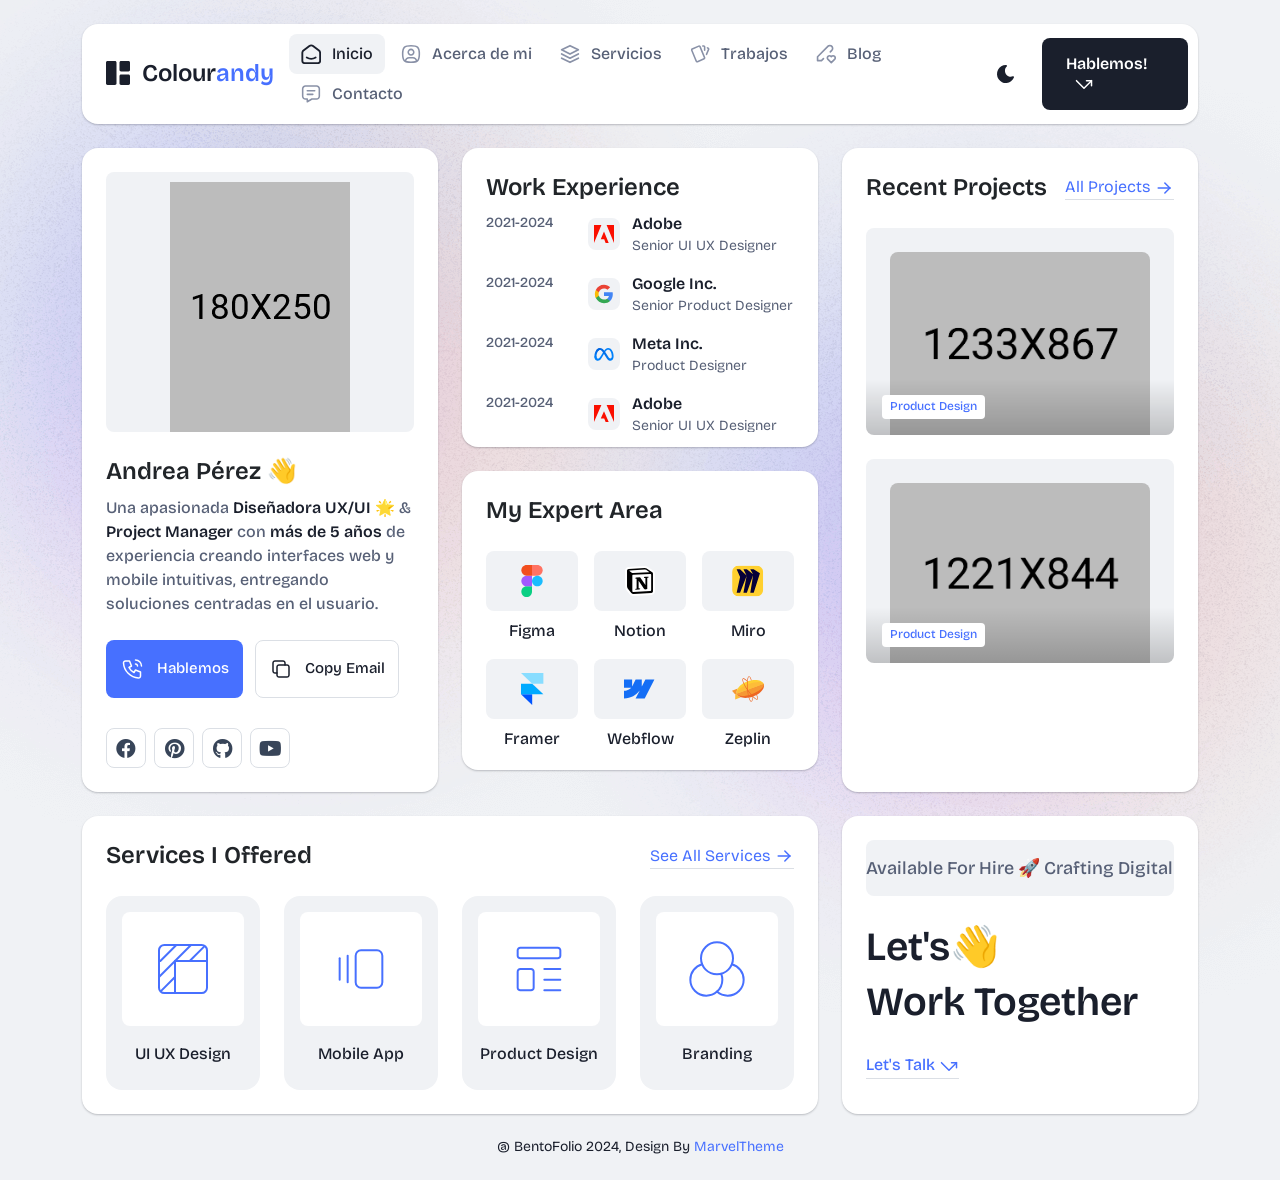
==== main-file/index.html @ 68ce41b3 "Initial commit" ====
<!DOCTYPE html>
<html lang="en">

<head>
  <meta charset="UTF-8">
  <meta http-equiv="X-UA-Compatible" content="IE=edge">
  <title>Andrea Pérez | Portfolio UX/UI | Diseño Web y Mobile</title>
  <meta name="description" content="Bentofolio - Bootstrap Personal Portfolio Template">
  <meta name="viewport" content="width=device-width, initial-scale=1">

  <link rel="shortcut icon" type="image/x-icon" href="assets/img/favicon.svg">
  <!-- Place favicon.ico in the root directory -->

  <!-- CSS here -->
  <link rel="stylesheet" href="assets/css/bootstrap.min.css">
  <link rel="stylesheet" href="assets/fontawsome/css/all.min.css">
  <link rel="stylesheet" href="assets/fontawsome/css/fontawesome.min.css">
  <link rel="stylesheet" href="assets/css/slick.css">
  <link rel="stylesheet" href="assets/css/magnific-popup.css">
  <link rel="stylesheet" href="assets/css/style.css">
  <link rel="stylesheet" href="assets/css/responsive.css">
</head>

<body>

  <div id="page-content">
    <!-- header part start -->
    <header class="header-area">
      <nav class="navbar">
        <div class="container">
          <div class="menu-container">
            <div class="logo">
              <a class="navbar-brand me-0" href="index.html">
                <svg width="24" height="24" viewBox="0 0 24 24" fill="none" xmlns="http://www.w3.org/2000/svg">
                  <path
                    d="M0 1.5C0 1.10218 0.158035 0.720644 0.43934 0.43934C0.720644 0.158035 1.10218 0 1.5 0L9 0C9.39782 0 9.77936 0.158035 10.0607 0.43934C10.342 0.720644 10.5 1.10218 10.5 1.5V22.5C10.5 22.8978 10.342 23.2794 10.0607 23.5607C9.77936 23.842 9.39782 24 9 24H1.5C1.10218 24 0.720644 23.842 0.43934 23.5607C0.158035 23.2794 0 22.8978 0 22.5V1.5ZM13.5 1.5C13.5 1.10218 13.658 0.720644 13.9393 0.43934C14.2206 0.158035 14.6022 0 15 0L22.5 0C22.8978 0 23.2794 0.158035 23.5607 0.43934C23.842 0.720644 24 1.10218 24 1.5V9C24 9.39782 23.842 9.77936 23.5607 10.0607C23.2794 10.342 22.8978 10.5 22.5 10.5H15C14.6022 10.5 14.2206 10.342 13.9393 10.0607C13.658 9.77936 13.5 9.39782 13.5 9V1.5ZM13.5 15C13.5 14.6022 13.658 14.2206 13.9393 13.9393C14.2206 13.658 14.6022 13.5 15 13.5H22.5C22.8978 13.5 23.2794 13.658 23.5607 13.9393C23.842 14.2206 24 14.6022 24 15V22.5C24 22.8978 23.842 23.2794 23.5607 23.5607C23.2794 23.842 22.8978 24 22.5 24H15C14.6022 24 14.2206 23.842 13.9393 23.5607C13.658 23.2794 13.5 22.8978 13.5 22.5V15Z"
                    class="logo-icon" />
                </svg>
                <span>Colour<span class="primary">andy</span></span>
              </a>
            </div>
            <div class="navbar-main d-flex flex-grow-1">
              <div class="logo inner-logo d-block d-xl-none">
                <a class="navbar-brand me-0" href="index.html">
                  <svg width="24" height="24" viewBox="0 0 24 24" fill="none" xmlns="http://www.w3.org/2000/svg">
                    <path
                      d="M0 1.5C0 1.10218 0.158035 0.720644 0.43934 0.43934C0.720644 0.158035 1.10218 0 1.5 0L9 0C9.39782 0 9.77936 0.158035 10.0607 0.43934C10.342 0.720644 10.5 1.10218 10.5 1.5V22.5C10.5 22.8978 10.342 23.2794 10.0607 23.5607C9.77936 23.842 9.39782 24 9 24H1.5C1.10218 24 0.720644 23.842 0.43934 23.5607C0.158035 23.2794 0 22.8978 0 22.5V1.5ZM13.5 1.5C13.5 1.10218 13.658 0.720644 13.9393 0.43934C14.2206 0.158035 14.6022 0 15 0L22.5 0C22.8978 0 23.2794 0.158035 23.5607 0.43934C23.842 0.720644 24 1.10218 24 1.5V9C24 9.39782 23.842 9.77936 23.5607 10.0607C23.2794 10.342 22.8978 10.5 22.5 10.5H15C14.6022 10.5 14.2206 10.342 13.9393 10.0607C13.658 9.77936 13.5 9.39782 13.5 9V1.5ZM13.5 15C13.5 14.6022 13.658 14.2206 13.9393 13.9393C14.2206 13.658 14.6022 13.5 15 13.5H22.5C22.8978 13.5 23.2794 13.658 23.5607 13.9393C23.842 14.2206 24 14.6022 24 15V22.5C24 22.8978 23.842 23.2794 23.5607 23.5607C23.2794 23.842 22.8978 24 22.5 24H15C14.6022 24 14.2206 23.842 13.9393 23.5607C13.658 23.2794 13.5 22.8978 13.5 22.5V15Z"
                      class="logo-icon" />
                  </svg>
                  <span>Colour<span class="primary">andy</span></span>
                </a>
              </div>
              <ul class="navbar-info mx-auto">
                <li class="nav-item">
                  <a class="nav-link active" aria-current="page" href="index.html">
                    <svg class="nav-icon" viewBox="0 0 15 15" fill="none" xmlns="http://www.w3.org/2000/svg">
                      <path
                        d="M13.475 4.92481L9.03083 1.46814C8.64082 1.16473 8.1608 1 7.66667 1C7.17254 1 6.69251 1.16473 6.3025 1.46814L1.8575 4.92481C1.59037 5.13254 1.37424 5.39858 1.22563 5.7026C1.07701 6.00662 0.99984 6.34058 1 6.67897V12.679C1 13.121 1.17559 13.5449 1.48816 13.8575C1.80072 14.17 2.22464 14.3456 2.66667 14.3456H12.6667C13.1087 14.3456 13.5326 14.17 13.8452 13.8575C14.1577 13.5449 14.3333 13.121 14.3333 12.679V6.67897C14.3333 5.99314 14.0167 5.34564 13.475 4.92481Z"
                        stroke-width="1.4" stroke-linecap="round" stroke-linejoin="round" />
                      <path d="M10.9753 10.1665C9.13359 11.2773 6.14859 11.2773 4.30859 10.1665" stroke-width="1.4"
                        stroke-linecap="round" stroke-linejoin="round" />
                    </svg>
                    <span>Inicio</span>
                  </a>
                </li>
                <li class="nav-item">
                  <a class="nav-link" href="about.html">
                    <svg class="nav-icon" viewBox="0 0 18 18" fill="none" xmlns="http://www.w3.org/2000/svg">
                      <path
                        d="M9 9.8335C9.66304 9.8335 10.2989 9.5701 10.7678 9.10126C11.2366 8.63242 11.5 7.99654 11.5 7.3335C11.5 6.67045 11.2366 6.03457 10.7678 5.56573C10.2989 5.09689 9.66304 4.8335 9 4.8335C8.33696 4.8335 7.70107 5.09689 7.23223 5.56573C6.76339 6.03457 6.5 6.67045 6.5 7.3335C6.5 7.99654 6.76339 8.63242 7.23223 9.10126C7.70107 9.5701 8.33696 9.8335 9 9.8335Z"
                        stroke-width="1.4" stroke-linecap="round" stroke-linejoin="round" />
                      <path
                        d="M9 1.5C15 1.5 16.5 3 16.5 9C16.5 15 15 16.5 9 16.5C3 16.5 1.5 15 1.5 9C1.5 3 3 1.5 9 1.5Z"
                        stroke-width="1.4" stroke-linecap="round" stroke-linejoin="round" />
                      <path
                        d="M4 15.7085V15.6668C4 14.7828 4.35119 13.9349 4.97631 13.3098C5.60143 12.6847 6.44928 12.3335 7.33333 12.3335H10.6667C11.5507 12.3335 12.3986 12.6847 13.0237 13.3098C13.6488 13.9349 14 14.7828 14 15.6668V15.7085"
                        stroke-width="1.4" stroke-linecap="round" stroke-linejoin="round" />
                    </svg>
                    Acerca de mi
                  </a>
                </li>
                <li class="nav-item">
                  <a class="nav-link" href="services.html">
                    <svg class="nav-icon" viewBox="0 0 16 16" fill="none" xmlns="http://www.w3.org/2000/svg">
                      <path d="M7.99967 1.3335L1.33301 4.66683L7.99967 8.00016L14.6663 4.66683L7.99967 1.3335Z"
                        stroke-width="1.4" stroke-linecap="round" stroke-linejoin="round" />
                      <path d="M1.33301 8L7.99967 11.3333L14.6663 8" stroke-width="1.4" stroke-linecap="round"
                        stroke-linejoin="round" />
                      <path d="M1.33301 11.3335L7.99967 14.6668L14.6663 11.3335" stroke-width="1.4"
                        stroke-linecap="round" stroke-linejoin="round" />
                    </svg>
                    Servicios
                  </a>
                </li>
                <li class="nav-item">
                  <a class="nav-link" href="portfolio.html">
                    <svg class="nav-icon" viewBox="0 0 18 17" fill="none" xmlns="http://www.w3.org/2000/svg">
                      <path
                        d="M2.00326 3.99733L7.95159 1.40649C8.04974 1.36442 8.15533 1.34243 8.26212 1.34181C8.3689 1.34119 8.47473 1.36196 8.57337 1.40289C8.67201 1.44382 8.76145 1.50408 8.83642 1.58013C8.9114 1.65617 8.97039 1.74646 9.00992 1.84566L13.1133 11.764C13.1985 11.9651 13.2014 12.1917 13.1213 12.3949C13.0412 12.5982 12.8845 12.7618 12.6849 12.8507L6.73742 15.4415C6.63922 15.4837 6.53356 15.5058 6.42668 15.5065C6.3198 15.5072 6.21387 15.4864 6.11514 15.4455C6.0164 15.4046 5.92688 15.3442 5.85184 15.2681C5.7768 15.192 5.71778 15.1016 5.67826 15.0023L1.57492 5.08316C1.48963 4.88204 1.48673 4.65546 1.56684 4.45222C1.64696 4.24898 1.80367 4.08616 2.00326 3.99733Z"
                        stroke-width="1.4" stroke-linecap="round" stroke-linejoin="round" />
                      <path
                        d="M11.5 1.3335H12.3333C12.5543 1.3335 12.7663 1.42129 12.9226 1.57757C13.0789 1.73385 13.1667 1.94582 13.1667 2.16683V5.0835"
                        stroke-width="1.4" stroke-linecap="round" stroke-linejoin="round" />
                      <path
                        d="M15.6663 3C15.8863 3.09333 16.0997 3.18083 16.3063 3.2625C16.5098 3.34882 16.6706 3.51241 16.7534 3.71729C16.8362 3.92217 16.8343 4.15155 16.748 4.355L14.833 8.83334"
                        stroke-width="1.4" stroke-linecap="round" stroke-linejoin="round" />
                    </svg>
                    Trabajos
                  </a>
                </li>
                <li class="nav-item">
                  <a class="nav-link" href="blog.html">
                    <svg class="nav-icon" viewBox="0 0 17 16" fill="none" xmlns="http://www.w3.org/2000/svg">
                      <path
                        d="M12.1663 6.16676L13.4163 4.91676C13.6352 4.69789 13.8088 4.43805 13.9273 4.15208C14.0457 3.86612 14.1067 3.55962 14.1067 3.25009C14.1067 2.94056 14.0457 2.63406 13.9273 2.3481C13.8088 2.06213 13.6352 1.80229 13.4163 1.58342C13.1975 1.36455 12.9376 1.19094 12.6517 1.07248C12.3657 0.954033 12.0592 0.893066 11.7497 0.893066C11.4401 0.893066 11.1336 0.954033 10.8477 1.07248C10.5617 1.19094 10.3019 1.36455 10.083 1.58342L1.33301 10.3334V13.6668H4.66634L6.33301 12.0001"
                        stroke-width="1.4" stroke-linecap="round" stroke-linejoin="round" />
                      <path
                        d="M13.0004 15.3335L15.7921 12.5968C15.9633 12.4307 16.0995 12.232 16.1926 12.0124C16.2857 11.7927 16.3339 11.5567 16.3343 11.3181C16.3347 11.0796 16.2873 10.8434 16.1948 10.6235C16.1024 10.4035 15.9669 10.2044 15.7963 10.0377C15.448 9.69712 14.9806 9.50602 14.4935 9.50509C14.0065 9.50415 13.5383 9.69346 13.1888 10.0327L13.0021 10.216L12.8163 10.0327C12.4681 9.69237 12.0008 9.50143 11.5139 9.50049C11.0271 9.49956 10.5591 9.68871 10.2096 10.0277C10.0383 10.1937 9.9021 10.3924 9.80891 10.612C9.71572 10.8316 9.66746 11.0677 9.667 11.3062C9.66653 11.5447 9.71386 11.781 9.80619 12.0009C9.89853 12.2209 10.034 12.4201 10.2046 12.5868L13.0004 15.3335Z"
                        stroke-width="1.4" stroke-linecap="round" stroke-linejoin="round" />
                    </svg>
                    Blog
                  </a>
                </li>
                <li class="nav-item">
                  <a class="nav-link" href="contact.html">
                    <svg class="nav-icon" viewBox="0 0 18 17" fill="none" xmlns="http://www.w3.org/2000/svg">
                      <path d="M5.66699 5.5H12.3337" stroke-width="1.4" stroke-linecap="round"
                        stroke-linejoin="round" />
                      <path d="M5.66699 8.8335H10.667" stroke-width="1.4" stroke-linecap="round"
                        stroke-linejoin="round" />
                      <path
                        d="M14 1.3335C14.663 1.3335 15.2989 1.59689 15.7678 2.06573C16.2366 2.53457 16.5 3.17045 16.5 3.8335V10.5002C16.5 11.1632 16.2366 11.7991 15.7678 12.2679C15.2989 12.7368 14.663 13.0002 14 13.0002H9.83333L5.66667 15.5002V13.0002H4C3.33696 13.0002 2.70107 12.7368 2.23223 12.2679C1.76339 11.7991 1.5 11.1632 1.5 10.5002V3.8335C1.5 3.17045 1.76339 2.53457 2.23223 2.06573C2.70107 1.59689 3.33696 1.3335 4 1.3335H14Z"
                        stroke-width="1.4" stroke-linecap="round" stroke-linejoin="round" />
                    </svg>
                    Contacto
                  </a>
                </li>
              </ul>
              <div class="header-right-info d-flex align-items-center">
                <button class="theme-control-btn">
                  <span class="dark">
                    <svg width="24" height="24" viewBox="0 0 24 24" fill="none" xmlns="http://www.w3.org/2000/svg">
                      <path
                        d="M11.8005 3C10.207 3.0003 8.64356 3.44286 7.27683 4.28049C5.91011 5.11811 4.79139 6.31937 4.04002 7.75612C3.28865 9.19288 2.93281 10.8112 3.01046 12.4386C3.08811 14.0659 3.59633 15.6411 4.48091 16.9963C5.3655 18.3514 6.59326 19.4356 8.03324 20.1333C9.47322 20.8309 11.0714 21.1157 12.6573 20.9574C14.2432 20.7991 15.7573 20.2036 17.0381 19.2344C18.319 18.2652 19.3185 16.9587 19.9301 15.4542C20.2302 14.7162 19.5111 13.9746 18.7875 14.2752C17.5475 14.7888 16.1706 14.8418 14.8963 14.425C13.622 14.0082 12.5308 13.1479 11.8126 11.9937C11.0943 10.8396 10.7943 9.4645 10.9648 8.10764C11.1353 6.75077 11.7655 5.49792 12.7458 4.5669L12.8136 4.4949C13.2986 3.9279 12.913 3.0072 12.1464 3.0072H11.9122L11.8524 3.0018L11.7996 3H11.8005Z"
                        fill="#1A1F2C" />
                    </svg>
                    <small class="theme-text d-block d-xl-none">Change appearance</small>
                  </span>
                  <span class="light">
                    <svg width="24" height="24" viewBox="0 0 24 24" fill="none" xmlns="http://www.w3.org/2000/svg">
                      <path
                        d="M12 19C12.2449 19 12.4813 19.09 12.6644 19.2527C12.8474 19.4155 12.9643 19.6397 12.993 19.883L13 20V21C12.9997 21.2549 12.9021 21.5 12.7272 21.6854C12.5522 21.8707 12.313 21.9822 12.0586 21.9972C11.8042 22.0121 11.5536 21.9293 11.3582 21.7657C11.1627 21.6021 11.0371 21.3701 11.007 21.117L11 21V20C11 19.7348 11.1054 19.4804 11.2929 19.2929C11.4804 19.1054 11.7348 19 12 19Z"
                        fill="#FD7E41" />
                      <path
                        d="M18.3127 16.9099L18.4067 16.9929L19.1067 17.6929C19.2861 17.8729 19.3902 18.1144 19.398 18.3683C19.4057 18.6223 19.3165 18.8697 19.1485 19.0602C18.9804 19.2508 18.7462 19.3702 18.4933 19.3943C18.2403 19.4184 17.9877 19.3454 17.7867 19.1899L17.6927 19.1069L16.9927 18.4069C16.8202 18.2347 16.7165 18.0053 16.7012 17.7619C16.6859 17.5186 16.76 17.278 16.9097 17.0855C17.0593 16.893 17.2741 16.7618 17.5137 16.7166C17.7533 16.6713 18.0012 16.7152 18.2107 16.8399L18.3127 16.9099Z"
                        fill="#FD7E41" />
                      <path
                        d="M7.00747 16.993C7.17965 17.1652 7.28308 17.3943 7.29836 17.6373C7.31364 17.8803 7.23972 18.1206 7.09047 18.313L7.00747 18.407L6.30747 19.107C6.12751 19.2863 5.88604 19.3905 5.63209 19.3982C5.37814 19.406 5.13076 19.3168 4.94019 19.1487C4.74963 18.9807 4.63017 18.7464 4.60607 18.4935C4.58198 18.2406 4.65506 17.988 4.81047 17.787L4.89347 17.693L5.59347 16.993C5.781 16.8055 6.03531 16.7002 6.30047 16.7002C6.56563 16.7002 6.81994 16.8055 7.00747 16.993Z"
                        fill="#FD7E41" />
                      <path
                        d="M3.99987 11C4.25475 11.0003 4.4999 11.0979 4.68524 11.2728C4.87057 11.4478 4.9821 11.687 4.99704 11.9414C5.01198 12.1958 4.92919 12.4464 4.7656 12.6418C4.60201 12.8373 4.36996 12.9629 4.11687 12.993L3.99987 13H2.99987C2.74499 12.9997 2.49984 12.9021 2.3145 12.7272C2.12916 12.5522 2.01763 12.313 2.0027 12.0586C1.98776 11.8042 2.07054 11.5536 2.23413 11.3582C2.39772 11.1627 2.62977 11.0371 2.88287 11.007L2.99987 11H3.99987Z"
                        fill="#FD7E41" />
                      <path
                        d="M20.9999 11C21.2547 11.0003 21.4999 11.0979 21.6852 11.2728C21.8706 11.4478 21.9821 11.687 21.997 11.9414C22.012 12.1958 21.9292 12.4464 21.7656 12.6418C21.602 12.8373 21.37 12.9629 21.1169 12.993L20.9999 13H19.9999C19.745 12.9997 19.4998 12.9021 19.3145 12.7272C19.1292 12.5522 19.0176 12.313 19.0027 12.0586C18.9878 11.8042 19.0705 11.5536 19.2341 11.3582C19.3977 11.1627 19.6298 11.0371 19.8829 11.007L19.9999 11H20.9999Z"
                        fill="#FD7E41" />
                      <path
                        d="M6.21264 4.80985L6.30664 4.89285L7.00664 5.59285C7.18599 5.77281 7.29011 6.01429 7.29787 6.26824C7.30562 6.52219 7.21642 6.76957 7.04839 6.96013C6.88036 7.1507 6.64609 7.27016 6.39316 7.29425C6.14024 7.31834 5.88763 7.24526 5.68664 7.08985L5.59264 7.00685L4.89264 6.30685C4.72073 6.13453 4.61757 5.90543 4.6025 5.66248C4.58744 5.41954 4.6615 5.17945 4.8108 4.98721C4.9601 4.79497 5.1744 4.66378 5.41351 4.61824C5.65262 4.57271 5.90013 4.61594 6.10964 4.73985L6.21264 4.80985Z"
                        fill="#FD7E41" />
                      <path
                        d="M19.1071 4.89288C19.2793 5.06508 19.3827 5.29418 19.398 5.5372C19.4132 5.78023 19.3393 6.02048 19.1901 6.21288L19.1071 6.30688L18.4071 7.00688C18.2271 7.18623 17.9856 7.29036 17.7317 7.29811C17.4777 7.30587 17.2304 7.21667 17.0398 7.04864C16.8492 6.8806 16.7298 6.64633 16.7057 6.39341C16.6816 6.14049 16.7547 5.88788 16.9101 5.68688L16.9931 5.59288L17.6931 4.89288C17.8806 4.70541 18.1349 4.6001 18.4001 4.6001C18.6652 4.6001 18.9196 4.70541 19.1071 4.89288Z"
                        fill="#FD7E41" />
                      <path
                        d="M12 2C12.2449 2.00003 12.4813 2.08996 12.6644 2.25272C12.8474 2.41547 12.9643 2.63975 12.993 2.883L13 3V4C12.9997 4.25488 12.9021 4.50003 12.7272 4.68537C12.5522 4.8707 12.313 4.98223 12.0586 4.99717C11.8042 5.01211 11.5536 4.92933 11.3582 4.76573C11.1627 4.60214 11.0371 4.3701 11.007 4.117L11 4V3C11 2.73478 11.1054 2.48043 11.2929 2.29289C11.4804 2.10536 11.7348 2 12 2Z"
                        fill="#FD7E41" />
                      <path
                        d="M12 7C12.9797 6.99994 13.9378 7.28769 14.7553 7.8275C15.5729 8.36731 16.2138 9.1354 16.5986 10.0364C16.9833 10.9373 17.0949 11.9315 16.9195 12.8953C16.7441 13.8592 16.2893 14.7502 15.6118 15.4579C14.9343 16.1655 14.0638 16.6585 13.1085 16.8756C12.1532 17.0928 11.1552 17.0245 10.2383 16.6793C9.3215 16.334 8.52629 15.7271 7.95146 14.9338C7.37663 14.1405 7.04752 13.1958 7.005 12.217L7 12L7.005 11.783C7.06092 10.4958 7.61161 9.27978 8.54222 8.38866C9.47284 7.49754 10.7115 7.00007 12 7Z"
                        fill="#FD7E41" />
                    </svg>
                    <small class="theme-text d-block d-xl-none">Change appearance</small>
                  </span>
                </button>
                <a href="contact.html" class="lets-talk-btn">
                  Hablemos!
                  <svg class="icon" width="20" height="20" viewBox="0 0 20 20" fill="none"
                    xmlns="http://www.w3.org/2000/svg">
                    <path d="M17.5 11.6665V6.6665H12.5" stroke="white" stroke-width="1.5" stroke-linecap="round"
                      stroke-linejoin="round" />
                    <path d="M17.5 6.6665L10 14.1665L2.5 6.6665" stroke="white" stroke-width="1.5"
                      stroke-linecap="round" stroke-linejoin="round" />
                  </svg>
                </a>
              </div>
            </div>
            <div class="mobile-menu-overlay d-block d-lg-none"></div>
            <div class="mobile-menu-control-bar d-block d-xl-none">
              <button class="mobile-menu-control-bar">
                <i class="fas fa-bars"></i>
              </button>
            </div>
          </div>
        </div>
      </nav>
    </header>
    <!-- header part end -->

    <!-- main area part start -->
    <main>
      <section class="home-area">
        <div class="container">
          <div class="row g-4">
            <div class="col-xl-4">
              <div class="card profile-card">
                <div class="card-body">
                  <div class="image text-center">
                    <img src="assets/img/images/profile.png" alt="profile">
                  </div>
                  <div class="text">
                    <h3 class="card-title">Andrea Pérez 👋</h3>
                    <p>Una apasionada <span>Diseñadora UX/UI</span> 🌟 & <span>Project Manager</span> con 
                      <span>más de 5 años</span> de experiencia creando interfaces web y mobile intuitivas, entregando soluciones centradas en el usuario.</p>                      
                    <div class="common-button-groups">
                      <a class="btn btn-call" href="https://t.me/andreamariange">
                        <svg class="icon" width="25" height="24" viewBox="0 0 25 24" fill="none"
                          xmlns="http://www.w3.org/2000/svg">
                          <path 
                            d="M5.5 4H9.5L11.5 9L9 10.5C10.071 12.6715 11.8285 14.429 14 15.5L15.5 13L20.5 15V19C20.5 19.5304 20.2893 20.0391 19.9142 20.4142C19.5391 20.7893 19.0304 21 18.5 21C14.5993 20.763 10.9202 19.1065 8.15683 16.3432C5.3935 13.5798 3.73705 9.90074 3.5 6C3.5 5.46957 3.71071 4.96086 4.08579 4.58579C4.46086 4.21071 4.96957 4 5.5 4Z"
                            stroke="white" stroke-width="1.5" stroke-linecap="round" stroke-linejoin="round" />
                          <path
                            d="M15.5 7C16.0304 7 16.5391 7.21071 16.9142 7.58579C17.2893 7.96086 17.5 8.46957 17.5 9"
                            stroke="white" stroke-width="1.5" stroke-linecap="round" stroke-linejoin="round" />
                          <path d="M15.5 3C17.0913 3 18.6174 3.63214 19.7426 4.75736C20.8679 5.88258 21.5 7.4087 21.5 9"
                            stroke="white" stroke-width="1.5" stroke-linecap="round" stroke-linejoin="round" />
                        </svg>
                        Hablemos
                      </a>
                      <button class="btn btn-copy" data-clipboard-text="example@example.com">
                        <svg class="icon" width="24" height="24" viewBox="0 0 24 24" fill="none"
                          xmlns="http://www.w3.org/2000/svg">
                          <path
                            d="M8 10C8 9.46957 8.21071 8.96086 8.58579 8.58579C8.96086 8.21071 9.46957 8 10 8H18C18.5304 8 19.0391 8.21071 19.4142 8.58579C19.7893 8.96086 20 9.46957 20 10V18C20 18.5304 19.7893 19.0391 19.4142 19.4142C19.0391 19.7893 18.5304 20 18 20H10C9.46957 20 8.96086 19.7893 8.58579 19.4142C8.21071 19.0391 8 18.5304 8 18V10Z"
                            stroke-width="1.5" stroke-linecap="round" stroke-linejoin="round" />
                          <path
                            d="M16 8V6C16 5.46957 15.7893 4.96086 15.4142 4.58579C15.0391 4.21071 14.5304 4 14 4H6C5.46957 4 4.96086 4.21071 4.58579 4.58579C4.21071 4.96086 4 5.46957 4 6V14C4 14.5304 4.21071 15.0391 4.58579 15.4142C4.96086 15.7893 5.46957 16 6 16H8"
                            stroke-width="1.5" stroke-linecap="round" stroke-linejoin="round" />
                        </svg>
                        Copy Email
                      </button>
                    </div>
                    <div class="social-media-icon">
                      <ul class="list-unstyled">
                        <li><a href="#"><i class="fab fa-facebook"></i></a></li>
                        <li><a href="#"><i class="fab fa-pinterest"></i></a></li>
                        <li><a href="#"><i class="fab fa-github"></i></a></li>
                        <li><a href="#"><i class="fab fa-youtube"></i></a></li>
                      </ul>
                    </div>
                  </div>
                </div>
              </div>
            </div>
            <div class="col-xl-4">
              <div class="row g-4">
                <div class="col-lg-12">
                  <div class="card">
                    <div class="card-body work-experiance-card">
                      <h3 class="card-title">Work Experience</h3>
                      <div class="work-experiance-main">
                        <ul class="work-experiance-slider list-unstyled">
                          <li>
                            <div class="date">
                              <p>2021-2024</p>
                            </div>
                            <div class="info">
                              <div class="icon">
                                <img src="assets/img/icons/adobe.svg" alt="adobe">
                              </div>
                              <div class="text">
                                <h4 class="title">Adobe</h4>
                                <h6 class="subtitle">Senior UI UX Designer</h6>
                              </div>
                            </div>
                          </li>
                          <li>
                            <div class="date">
                              <p>2021-2024</p>
                            </div>
                            <div class="info">
                              <div class="icon">
                                <img src="assets/img/icons/google.svg" alt="google">
                              </div>
                              <div class="text">
                                <h4 class="title">Google Inc.
                                </h4>
                                <h6 class="subtitle">Senior Product Designer

                                </h6>
                              </div>
                            </div>
                          </li>
                          <li>
                            <div class="date">
                              <p>2021-2024</p>
                            </div>
                            <div class="info">
                              <div class="icon">
                                <img src="assets/img/icons/meta.svg" alt="meta">
                              </div>
                              <div class="text">
                                <h4 class="title">Meta Inc.
                                </h4>
                                <h6 class="subtitle">Product Designer
                                </h6>
                              </div>
                            </div>
                          </li>
                          <li>
                            <div class="date">
                              <p>2021-2024</p>
                            </div>
                            <div class="info">
                              <div class="icon">
                                <img src="assets/img/icons/adobe.svg" alt="adobe">
                              </div>
                              <div class="text">
                                <h4 class="title">Adobe</h4>
                                <h6 class="subtitle">Senior UI UX Designer</h6>
                              </div>
                            </div>
                          </li>
                        </ul>
                        <ul class="work-experiance-slider list-unstyled">
                          <li>
                            <div class="date">
                              <p>2021-2024</p>
                            </div>
                            <div class="info">
                              <div class="icon">
                                <img src="assets/img/icons/adobe.svg" alt="adobe">
                              </div>
                              <div class="text">
                                <h4 class="title">Adobe</h4>
                                <h6 class="subtitle">Senior UI UX Designer</h6>
                              </div>
                            </div>
                          </li>
                          <li>
                            <div class="date">
                              <p>2021-2024</p>
                            </div>
                            <div class="info">
                              <div class="icon">
                                <img src="assets/img/icons/google.svg" alt="google">
                              </div>
                              <div class="text">
                                <h4 class="title">Google Inc.
                                </h4>
                                <h6 class="subtitle">Senior Product Designer

                                </h6>
                              </div>
                            </div>
                          </li>
                          <li>
                            <div class="date">
                              <p>2021-2024</p>
                            </div>
                            <div class="info">
                              <div class="icon">
                                <img src="assets/img/icons/meta.svg" alt="meta">
                              </div>
                              <div class="text">
                                <h4 class="title">Meta Inc.
                                </h4>
                                <h6 class="subtitle">Product Designer
                                </h6>
                              </div>
                            </div>
                          </li>
                          <li>
                            <div class="date">
                              <p>2021-2024</p>
                            </div>
                            <div class="info">
                              <div class="icon">
                                <img src="assets/img/icons/adobe.svg" alt="adobe">
                              </div>
                              <div class="text">
                                <h4 class="title">Adobe</h4>
                                <h6 class="subtitle">Senior UI UX Designer</h6>
                              </div>
                            </div>
                          </li>
                        </ul>
                      </div>
                    </div>
                  </div>
                </div>
                <div class="col-lg-12">
                  <div class="card expertise-card">
                    <div class="card-body">
                      <h3 class="card-title">My Expert Area
                      </h3>
                      <div class="expertise-main mt-24">
                        <div class="row g-3">
                          <div class="col-xl-4 col-md-4 col-sm-6 col-6">
                            <div class="expertise-item">
                              <div class="image text-center">
                                <img src="assets/img/icons/figma.svg" alt="figma">
                              </div>
                              <div class="text">
                                <h4 class="title">Figma</h4>
                              </div>
                            </div>
                          </div>
                          <div class="col-xl-4 col-md-4 col-sm-6 col-6">
                            <div class="expertise-item">
                              <div class="image text-center">
                                <img src="assets/img/icons/notion.svg" alt="notion">
                              </div>
                              <div class="text">
                                <h4 class="title">Notion</h4>
                              </div>
                            </div>
                          </div>
                          <div class="col-xl-4 col-md-4 col-sm-6 col-6">
                            <div class="expertise-item">
                              <div class="image text-center">
                                <img src="assets/img/icons/mico.svg" alt="micro">
                              </div>
                              <div class="text">
                                <h4 class="title">Miro</h4>
                              </div>
                            </div>
                          </div>
                          <div class="col-xl-4 col-md-4 col-sm-6 col-6">
                            <div class="expertise-item">
                              <div class="image text-center">
                                <img src="assets/img/icons/framer.svg" alt="framer">
                              </div>
                              <div class="text">
                                <h4 class="title">Framer</h4>
                              </div>
                            </div>
                          </div>
                          <div class="col-xl-4 col-md-4 col-sm-6 col-6">
                            <div class="expertise-item">
                              <div class="image text-center">
                                <img src="assets/img/icons/webflow.svg" alt="webflow">
                              </div>
                              <div class="text">
                                <h4 class="title">Webflow</h4>
                              </div>
                            </div>
                          </div>
                          <div class="col-xl-4 col-md-4 col-sm-6 col-6">
                            <div class="expertise-item">
                              <div class="image text-center">
                                <img src="assets/img/icons/zeplin.svg" alt="zeplin">
                              </div>
                              <div class="text">
                                <h4 class="title">Zeplin</h4>
                              </div>
                            </div>
                          </div>
                        </div>
                      </div>
                    </div>
                  </div>
                </div>
              </div>
            </div>
            <div class="col-xl-4">
              <div class="card card-projects">
                <div class="card-body">

                  <h3 class="card-title">Recent Projects <a class="link-btn" href="portfolio.html">All Projects
                      <svg class="icon" width="20" height="20" viewBox="0 0 20 20" fill="none"
                        xmlns="http://www.w3.org/2000/svg">
                        <path d="M4.16699 10H15.8337" stroke="#4770FF" stroke-width="1.5" stroke-linecap="round"
                          stroke-linejoin="round" />
                        <path d="M10.833 15L15.833 10" stroke="#4770FF" stroke-width="1.5" stroke-linecap="round"
                          stroke-linejoin="round" />
                        <path d="M10.833 5L15.833 10" stroke="#4770FF" stroke-width="1.5" stroke-linecap="round"
                          stroke-linejoin="round" />
                      </svg>

                    </a></h3>
                  <div class="projects-main mt-24">
                    <div class="row g-4 parent-container">
                      <div class="col-lg-12">
                        <div class="project-item">
                          <div class="image">
                            <img src="assets/img/projects/project-1.png" alt="project-1" class="img-fluid w-100">
                            <a href="assets/img/projects/project-1.png"
                              class="gallery-popup full-image-preview parent-container">
                              <svg class="icon" xmlns="http://www.w3.org/2000/svg" viewBox="0 0 20 20" fill="none"
                                stroke="currentColor" stroke-linecap="round" stroke-linejoin="round" stroke-width="1.5">
                                <path d="M10 4.167v11.666M4.167 10h11.666"></path>
                              </svg>
                            </a>
                            <div class="info">
                              <span class="category">Product Design</span>
                            </div>
                          </div>
                        </div>
                      </div>
                      <div class="col-lg-12">
                        <div class="project-item">
                          <div class="image">
                            <img src="assets/img/projects/project-2.png" alt="project-2" class="img-fluid w-100">
                            <a href="assets/img/projects/project-2.png"
                              class="gallery-popup full-image-preview parent-container">
                              <svg class="icon" xmlns="http://www.w3.org/2000/svg" viewBox="0 0 20 20" fill="none"
                                stroke="currentColor" stroke-linecap="round" stroke-linejoin="round" stroke-width="1.5">
                                <path d="M10 4.167v11.666M4.167 10h11.666"></path>
                              </svg>
                            </a>
                            <div class="info">
                              <span class="category">Product Design</span>
                            </div>
                          </div>
                        </div>
                      </div>
                    </div>
                  </div>
                </div>
              </div>
            </div>
          </div>
          <div class="services-area mt-24">
            <div class="row g-4">
              <div class="col-xl-8">
                <div class="card services-card">
                  <div class="card-body">
                    <h3 class="card-title">Services I Offered
                      <a class="link-btn" href="services.html"> See All Services
                        <svg class="icon" width="20" height="20" viewBox="0 0 20 20" fill="none"
                          xmlns="http://www.w3.org/2000/svg">
                          <path d="M4.16699 10H15.8337" stroke="#4770FF" stroke-width="1.5" stroke-linecap="round"
                            stroke-linejoin="round" />
                          <path d="M10.833 15L15.833 10" stroke="#4770FF" stroke-width="1.5" stroke-linecap="round"
                            stroke-linejoin="round" />
                          <path d="M10.833 5L15.833 10" stroke="#4770FF" stroke-width="1.5" stroke-linecap="round"
                            stroke-linejoin="round" />
                        </svg>

                      </a></h3>
                    <div class="services-main mt-24">
                      <div class="row g-4">
                        <div class="col-md-3 col-sm-6 col-6">
                          <div class="services-item text-center">
                            <div class="image">
                              <img src="assets/img/icons/ui-ux.svg" alt="ui-ux">
                            </div>
                            <div class="text">
                              <h3 class="title">UI UX Design</h3>
                            </div>
                          </div>
                        </div>
                        <div class="col-md-3 col-sm-6 col-6">
                          <div class="services-item text-center">
                            <div class="image">
                              <img src="assets/img/icons/app.svg" alt="app">
                            </div>
                            <div class="text">
                              <h3 class="title">Mobile App</h3>
                            </div>
                          </div>
                        </div>
                        <div class="col-md-3 col-sm-6 col-6">
                          <div class="services-item text-center">
                            <div class="image">
                              <img src="assets/img/icons/prd-design.svg" alt="prd-design">
                            </div>
                            <div class="text">
                              <h3 class="title">Product Design</h3>
                            </div>
                          </div>
                        </div>
                        <div class="col-md-3 col-sm-6 col-6">
                          <div class="services-item text-center">
                            <div class="image">
                              <img src="assets/img/icons/branding.svg" alt="branding">
                            </div>
                            <div class="text">
                              <h3 class="title">Branding</h3>
                            </div>
                          </div>
                        </div>
                      </div>
                    </div>
                  </div>
                </div>
              </div>
              <div class="col-xl-4">
                <div class="card lets-talk-together-card">
                  <div class="card-body">
                    <div class="scrolling-info">
                      <div class="slider-item">
                        <p>
                          Available For Hire 🚀 Crafting Digital Experiences 🎨 Available For Hire 🚀 Crafting Digital
                          Experiences 🎨
                        </p>
                      </div>
                    </div>
                    <h3 class="card-title">Let's👋
                      <span class="d-block">Work Together</span>
                    </h3>
                    <a class="link-btn" href="contact.html"> Let's Talk
                      <svg class="icon" width="20" height="20" viewBox="0 0 20 20" fill="none"
                        xmlns="http://www.w3.org/2000/svg">
                        <path d="M17.5 11.6665V6.6665H12.5" stroke-width="1.5" stroke-linecap="round"
                          stroke-linejoin="round" />
                        <path d="M17.5 6.6665L10 14.1665L2.5 6.6665" stroke-width="1.5" stroke-linecap="round"
                          stroke-linejoin="round" />
                      </svg>
                    </a>
                  </div>
                </div>
              </div>
            </div>
          </div>
        </div>
      </section>
      <!-- background shape area start -->
      <div class="background-shapes">
        <div class="shape-1 common-shape">
          <img src="assets/img/bg/banner-shape-1.png" alt="banner-shape-1">
        </div>
        <div class="shape-2 common-shape">
          <img src="assets/img/bg/banner-shape-1.png" alt="banner-shape-1">
        </div>
        <div class="threed-shape-1 move-with-cursor" data-value="1">
          <img src="assets/img/bg/object-3d-1.png" alt="object-3d-1">
        </div>
        <div class="threed-shape-2 move-with-cursor" data-value="1">
          <img src="assets/img/bg/object-3d-2.png" alt="object-3d-2">
        </div>
      </div>
      <!-- background shape area end -->
    </main>
    <!-- main area part end -->

    <!-- footer part start -->
    <footer class="footer-area">
      <div class="container">
        <div class="text text-center">
          <p>@ BentoFolio 2024, Design By <a href="#">MarvelTheme</a></p>
        </div>
      </div>
    </footer>
    <!-- footer part end -->
  </div>

  <!-- JS here -->
  <script src="assets/js/vendor/jquery-3.6.0.min.js"></script>
  <script src="assets/js/bootstrap.bundle.min.js"></script>
  <script src="assets/js/jquery.magnific-popup.min.js"></script>
  <script src="assets/js/ajax-form.js"></script>
  <script src="assets/js/clipboard.min.js"></script>
  <script src="assets/js/slick.min.js"></script>
  <script src="assets/js/script.js"></script>
</body>

</html>
---- main-file/assets/css/style.css ----
/*
  Theme Name: Bentofolio - Bootstrap Personal Portfolio Template
  Support: marveltheme@gmail.com
  Description: Bentofolio - Bootstrap Personal Portfolio Template
  Version: 1.0
*/

/* CSS Index
============================
01. Variable CSS
02. Common CSS
03. Header
04. Home
05. About
06. Services
07. Portfolio
08. Blog
09. Contact
10. Footer
11. Theme Control
============================
*/

/*=============================
	1. Google Fonts
===============================*/
@import url('https://fonts.googleapis.com/css2?family=Bricolage+Grotesque:opsz,wght@12..96,300;12..96,400;12..96,500;12..96,600;12..96,700&display=swap');

/*=============================
	01. Variable CSS start
===============================*/

:root {
	--font-family: "Bricolage Grotesque", sans-serif;
	--primary: #4770FF;
	--black: #1A1F2C;
	--light-black: #576076;
	--white: #ffffff;
	--dark-theme-bg: #000;
	--dark-theme-black: #0E1018;
	--dark-theme-white: #f0f2f5;
	--dark-theme-light-white: rgba(240, 242, 245, 0.7);
	--paragraph: #616670;
	--background: #F0F2F5;
	--font-size: 16px;
	--font-weight: 400;
	--line-height: 1.6em;
	--transision: all 0.1s ease-out 0s;
	--border: #DBDFE5;
}

/*=============================
	02. Common CSS start
===============================*/

* {
	margin: 0;
	padding: 0;
	outline: none;
	box-sizing: border-box;
}

body {
	font-family: var(--font-family);
	font-weight: var(--font-weight);
	font-size: var(--font-size);
	line-height: var(--line-height);
	color: var(--black);
	overflow-x: hidden;
	background-color: var(--background);
	padding: 24px 0 24px 0;
	min-height: 100vh;
}

h1,
h2,
h3,
h4,
h5,
h6 {
	margin: 0;
	padding: 0;
}

a,
span,
small {
	display: inline-block;
}

a,
button {
	-webkit-transition: all 0.1s ease-out 0s;
	-moz-transition: all 0.1s ease-out 0s;
	-ms-transition: all 0.1s ease-out 0s;
	-o-transition: all 0.1s ease-out 0s;
	transition: all 0.1s ease-out 0s;
	text-decoration: none;
}

a:focus,
.btn:focus,
button:focus {
	text-decoration: none;
	outline: none;
	box-shadow: none;
}


ul,
ol {
	margin: 0;
	padding: 0;
}

p {
	font-size: var(--font-size);
	font-weight: var(--font-weight);
	line-height: var(--line-height);
	color: var(--paragraph);
	margin: 0;
	padding: 0;
}

.uppercase {
	text-transform: uppercase;
}

.capitalize {
	text-transform: capitalize;
}

*::-moz-selection {
	background: var(--primary);
	color: var(--white);
	text-shadow: none;
}

::-moz-selection {
	background: var(--primary);
	color: var(--white);
	text-shadow: none;
}

::selection {
	background: var(--primary);
	color: var(--white);
	text-shadow: none;
}

.mt-24 {
	margin-top: 24px;
}

.mb-24 {
	margin-bottom: 24px;
}

#page-content {
	display: none;
}

/* background shapes start */
.background-shapes .shape-1 {
	position: fixed;
	top: -20%;
	left: -20%;
	z-index: -1;
}

.background-shapes .shape-2 {
	position: fixed;
	bottom: -20%;
	right: -20%;
	z-index: -1;
}

.background-shapes .common-shape {
	animation: rotateAnimation 60s infinite linear;
}

@keyframes rotateAnimation {
	from {
		transform: rotate(0deg);
	}

	to {
		transform: rotate(360deg);
		/* Rotates the element 360 degrees */
	}
}

.background-shapes .threed-shape-1 {
	position: fixed;
	top: 20%;
	left: 10%;
	z-index: -1;
}

.background-shapes .threed-shape-2 {
	position: fixed;
	bottom: 20%;
	right: 9%;
	z-index: -1;
}

/* card title start */
.card-title {
	font-size: 24px;
	font-weight: 600;
	line-height: 1.333em;
	display: flex;
	align-items: center;
	justify-content: space-between;
	gap: 24px;
}

.card-title .link-btn {
	font-size: 16px;
	font-weight: 400;
	color: var(--primary);
	line-height: 1.5em;
	border-bottom: 1px solid var(--border);
}

.card-title .link-btn:hover {
	border-color: var(--primary);
}

.card-title .link-btn .icon {
	stroke: var(--primary);
}

/*=============================
	03. Header CSS Start
===============================*/

.header-area {
	width: 100%;
	z-index: 99;
	position: sticky;
	top: 0;
}

.header-area .menu-container {
	background-color: var(--white);
	box-shadow: 0 1px 2px 0 rgba(26, 31, 44, 0.25);
	border-radius: 16px;
	padding: 10px 10px 10px 24px;
	display: flex;
	width: 100%;
	align-items: center;
	gap: 15px;
}

.header-area .container .navbar-main {
	display: inline-flex;
	gap: 12px;
	align-items: center;
}

.header-area .container .navbar-brand {
	display: inline-flex;
	gap: 12px;
	align-items: center;
}

.header-area .container .navbar-brand .logo-icon {
	fill: var(--black);
}

.header-area .container .navbar-brand span {
	font-size: 24px;
	font-weight: 600;
	line-height: 1em;
	color: var(--black);
}

.header-area .container .navbar-brand span.primary {
	color: var(--primary);
}

.header-area .navbar {
	padding: 0;
}

.header-area .navbar-expand-lg .navbar-info {
	display: block !important;
}

.header-area .navbar-expand-lg .navbar-info .nav-link {
	padding: 0;
}

.header-area .navbar-info .nav-item {
	position: relative;
	display: inline-block;
}

.header-area .navbar-info .nav-link {
	color: var(--light-black);
	font-size: 16px;
	font-weight: 500;
	line-height: 120%;
	display: flex;
	align-items: center;
	padding: 10px 12px !important;
	border-radius: 8px;
}

.header-area .navbar-info .nav-link .nav-icon {
	stroke: #8991A7;
	width: 20px;
	height: 20px;
	margin-right: 11px;
	transition: var(--transision);
}

.header-area .navbar-info .nav-link.active {
	color: var(--black);
	background-color: var(--background);
}

.header-area .navbar-info .nav-link.active .nav-icon {
	stroke: var(--black);
}

.header-area .navbar-info .nav-item:hover .nav-link {
	background-color: var(--background);
}

.header-area .navbar-info .nav-item:hover .nav-link .nav-icon {
	stroke: var(--black);
}

.header-area .header-right-info .theme-control-btn {
	background-color: transparent;
	border: 0;
}

.header-area .header-right-info .theme-control-btn span {
	width: 40px;
	height: 40px;
	border-radius: 5px;
	background-color: transparent;
	display: flex;
	justify-content: center;
	align-items: center;
	transition: var(--transision);
}

.theme-control-btn .light {
	display: none !important;
}

.dark-theme .theme-control-btn .dark {
	display: none !important;
}

.dark-theme .theme-control-btn .light {
	display: flex !important;
}

.header-area .header-right-info .theme-control-btn span:hover {
	background-color: var(--background);
}

.header-area .header-right-info .lets-talk-btn {
	background-color: var(--black);
	border-radius: 8px;
	padding: 16px 24px;
	font-size: 16px;
	font-weight: 600;
	color: var(--white);
	line-height: 1.2em;
	margin-left: 16px;
}

.header-area .header-right-info .lets-talk-btn:hover {
	background-color: var(--primary);
}

.header-area .header-right-info .lets-talk-btn .icon {
	margin-left: 8px;
}

.header-area .mobile-menu-control-bar .mobile-menu-control-bar {
	background-color: transparent;
	border: 0;
	font-size: 22px;
	margin-top: 2px;
	margin-right: 5px;
}

.navbar-main.show {
	left: 0 !important;
}

/*=============================
	04. Home page CSS Start
===============================*/

.home-area {
	margin-top: 24px;
}

.card {
	border: 0;
	background-color: var(--white);
	box-shadow: 0 1px 2px 0 rgba(26, 31, 44, 0.25);
	border-radius: 16px;
	height: 100%;
}

.card-body {
	padding: 24px;
}

.profile-card .image {
	background-color: var(--background);
	border-radius: 8px;
	overflow: hidden;
}

.profile-card .image img {
	margin-top: 10px;
}

.profile-card .text {
	margin-top: 24px;
}

.profile-card .text p {
	margin-top: 8px;
	color: var(--light-black);
	font-size: 16px;
	font-weight: 500;
	line-height: 1.5em;
}

.profile-card .text p span {
	color: var(--black);
	font-weight: 600;
}

.common-button-groups {
	margin-top: 24px;
}

.common-button-groups .btn {
	background-color: var(--primary);
	border-radius: 8px;
	padding: 16px 24px;
	font-size: 16px;
	font-weight: 500;
	color: var(--white);
	line-height: 1.5em;
	margin-right: 8px;
}

.common-button-groups .btn:hover {
	background-color: #2563EB;
}

.common-button-groups .btn .icon {
	margin-right: 8px;
}

.common-button-groups .btn.btn-call:focus {
	color: var(--white);
	border-color: transparent;
}

.common-button-groups .btn.btn-copy {
	border: 1px solid var(--border);
	background-color: transparent;
	color: var(--black);
	position: relative;
}

.common-button-groups .btn.btn-copy .icon {
	stroke: #1A1F2C;
	transition: var(--transision);
}

.common-button-groups .btn.btn-copy::before {
	position: absolute;
	content: "Copied to clipboard";
	background-color: var(--black);
	font-size: 12px;
	font-weight: 600;
	color: var(--white);
	border-radius: 5px;
	padding: 4px 12px;
	line-height: 14px;
	white-space: nowrap;
	top: -28px;
	left: 50%;
	transform: translateX(-50%);
	display: none;
}

.common-button-groups .btn.btn-copy.active::before {
	display: block !important;
}

.common-button-groups .btn.btn-copy:hover {
	background-color: var(--background);
}

.social-media-icon {
	margin-top: 30px;
}

.social-media-icon ul li {
	display: inline-block;
}

.social-media-icon ul li {
	margin-right: 4px;
}

.social-media-icon ul li a {
	color: #384559;
	font-size: 20px;
	width: 40px;
	height: 40px;
	border-radius: 8px;
	border: 1px solid var(--border);
	text-align: center;
	line-height: 40px;
}

.social-media-icon ul li a:hover {
	color: var(--primary);
}

.card-projects .project-item .image {
	background-color: var(--background);
	padding: 24px;
	padding-bottom: 0;
	border-radius: 8px;
	overflow: hidden;
	position: relative;
}

.card-projects .project-item .image img {
	border-radius: 8px;
	border-bottom-right-radius: 0;
	border-bottom-left-radius: 0;
}

.card-projects .project-item .image .info {
	position: absolute;
	bottom: 0;
	left: 0;
	background-image: linear-gradient(rgba(0, 0, 0, 0), rgba(0, 0, 0, 0.2));
	width: 100%;
}

.card-projects .project-item .image .info .category {
	font-size: 12px;
	font-weight: 500;
	color: var(--primary);
	background-color: var(--white);
	border-radius: 4px;
	padding: 4px 8px;
	margin: 16px;
	line-height: 1.333em;
}

.card-projects .project-item .image .full-image-preview {
	position: absolute;
	top: 50%;
	left: 50%;
	transform: translate(-50%);
	z-index: 9;
	width: 40px;
	height: 40px;
	background-color: var(--white);
	border-radius: 50%;
	text-align: center;
	line-height: 38px;
	color: var(--primary);
	filter: drop-shadow(0 12px 12px rgba(26, 31, 44, 0.25));
	margin-top: -10px;
	transition: var(--transision);
	visibility: hidden;
	opacity: 0;
}

.card-projects .project-item .image .full-image-preview .icon {
	width: 22px;
	height: 22px;
}

.card-projects .project-item .image:hover .full-image-preview {
	visibility: visible;
	opacity: 1;
}

.work-experiance-card {
	overflow: hidden;
	height: 299px;
}

.work-experiance-card .work-experiance-main {
	max-height: 220px;
	overflow: hidden;
	display: flex;
	flex-direction: column;
	gap: 16px;
}

.work-experiance-card .work-experiance-slider {
	animation: scrollY 10s linear infinite;
}

@keyframes scrollY {
	0% {
		transform: translateY(0)
	}

	to {
		transform: translateY(calc(-100% - 1rem))
	}
}

.work-experiance-card .work-experiance-main:hover .work-experiance-slider {
	animation-play-state: paused;
}

.work-experiance-card .work-experiance-slider li+li {
	margin-top: 16px;
}

.work-experiance-card .work-experiance-slider li {
	display: flex !important;
	gap: 30px;
}

.animate-scrollY:hover .work-experiance-slider {
	animation-play-state: paused;
}


.work-experiance-card .work-experiance-slider li .date {
	margin-right: 40px;
}

.work-experiance-card .work-experiance-slider li .date p {
	font-size: 14px;
	font-weight: 500;
	color: var(--light-black);
}

.work-experiance-card .work-experiance-slider li .info {
	display: flex;
	align-items: center;
	gap: 12px;
}

.work-experiance-card .work-experiance-slider li .info .icon {
	border-radius: 8px;
	width: 32px;
	height: 32px;
	background-color: var(--background);
	display: flex;
	justify-content: center;
	align-items: center;
}

.work-experiance-card .work-experiance-slider li .info .icon img {
	width: 20px;
}

.work-experiance-card .work-experiance-slider li .info .text .title {
	font-size: 16px;
	font-weight: 600;
	color: var(--black);
	line-height: 1.5em;
}

.work-experiance-card .work-experiance-slider li .info .text .subtitle {
	font-size: 14px;
	font-weight: 400;
	color: var(--light-black);
	line-height: 1.42em;
}

.expertise-card {
	height: 299px;
}

.expertise-card .expertise-item {
	text-align: center;
}

.expertise-card .expertise-item .image {
	background-color: var(--background);
	border-radius: 8px;
	padding: 14px 10px;
}

.expertise-card .expertise-item .image img {
	width: 32px;
	height: 32px;
}

.expertise-card .expertise-item .text .title {
	font-size: 16px;
	font-weight: 500;
	color: var(--black);
	line-height: 1.5em;
	margin-top: 8px;
}

.services-item {
	background-color: var(--background);
	padding: 16px 16px 24px 16px;
	border-radius: 16px;
}

.services-item .image {
	background-color: var(--white);
	border-radius: 8px;
	padding: 25px 14px;
}

.services-item .text .title {
	font-size: 16px;
	font-weight: 500;
	color: var(--black);
	line-height: 1.5em;
	margin-top: 16px;
}

.lets-talk-together-card .scrolling-info {
	background-color: var(--background);
	overflow: hidden;
	border-radius: 8px;
	height: 56px;
	margin-bottom: 24px;
	display: flex;
	align-items: center;
	overflow: hidden;
	white-space: nowrap;
}

.lets-talk-together-card .scrolling-info p {
	font-size: 18px !important;
	font-weight: 500 !important;
	color: var(--light-black);
	animation: marquee 10s linear infinite;
	margin-right: 10px;
}

.lets-talk-together-card .scrolling-info .slider-item {
	animation: scrolling 12s linear infinite;
}

@keyframes scrolling {
	0% {
		transform: translateX(35%)
	}

	to {
		transform: translateX(calc(-100% - 1.5rem))
	}
}

.lets-talk-together-card .card-title {
	font-size: 40px;
	font-weight: 600;
	color: var(--black);
	line-height: 1.375em;
	display: block;
}

.lets-talk-together-card .link-btn {
	font-size: 16px;
	font-weight: 500;
	color: var(--primary);
	margin-top: 14px;
	border-bottom: 1px solid var(--border);
}

.lets-talk-together-card .link-btn:hover {
	border-color: var(--primary);
}

.lets-talk-together-card .link-btn .icon {
	stroke: var(--primary) !important;
}

/*=============================
	05. About page CSS Start
===============================*/

.content-box-area .profile-card {
	position: sticky;
	top: 94px;
}

.content-box-area .card {
	height: unset;
}

.content-box-card .card-body {
	padding: 48px 40px 40px;
}

.content-box-card .top-info {
	display: flex;
	gap: 40px;
	justify-content: space-between;
	margin-bottom: 48px;
}

.content-box-card .top-info .text {
	flex-grow: 1;
	max-width: 540px;
	width: 100%;
}

.content-box-card .top-info .main-title {
	font-size: 40px;
	font-weight: 600;
	color: var(--black);
	line-height: 0.9em;
	margin-bottom: 24px;
}

.content-box-card .top-info .main-title span {
	color: var(--primary);
}

.content-box-card .top-info p {
	font-size: 24px;
	font-weight: 400;
	color: var(--light-black);
	line-height: 1.333em;
}

.content-box-card .top-info p b {
	font-size: 24px;
	font-weight: 600;
	color: var(--black);
}

.content-box-card .available-btn {
	flex: 0 0 auto;
}

.content-box-card .available-btn span {
	font-size: 18px;
	font-weight: 500;
	color: var(--primary);
	background-color: var(--background);
	padding: 8px 16px 8px 16px;
	border-radius: 8px;
	line-height: 1.5em;
	display: flex;
	align-items: center;
}

.content-box-card .available-btn span i {
	font-size: 8px;
	margin-right: 12px;
	position: relative;
}

.content-box-card .available-btn span i::after {
	position: absolute;
	top: 50%;
	left: 50%;
	transform: translate(-50%, -50%) scale(0);
	width: 100%;
	height: 100%;
	background-color: rgba(71, 112, 255, 0.3);
	border-radius: 50%;
	content: "";
	animation: live 1s ease-in-out infinite;
}

@keyframes live {
	0% {
		transform: translate(-50%, -50%) scale(1)
	}

	100% {
		transform: translate(-50%, -50%) scale(2.4);
		background-color: transparent
	}
}

.content-box-card .counter-area {
	display: flex;
	gap: 30px;
	justify-content: space-between;
	margin-bottom: 50px;
}

.content-box-card .counter-area .counter {
	display: flex;
	gap: 40px;
	max-width: 461px;
	flex-grow: 1;
}

.content-box-card .counter-area .counter .counter-item .number {
	font-size: 40px;
	font-weight: 600;
	color: var(--black);
	line-height: 0.9em;
}

.content-box-card .counter-area .counter .counter-item .subtitle {
	font-size: 16px;
	font-weight: 400;
	color: var(--light-black);
	line-height: 1.5em;
	margin-top: 8px;
}

.content-box-card .counter-area .circle-area {
	margin-top: -30px;
	margin-right: 18px;
}

.content-box-card .counter-area .circle-text {
	flex: 0 0 auto;
	position: relative;
}

.content-box-card .counter-area .circle-text .circle-image {
	position: absolute;
	top: 50%;
	left: 50%;
	transform: translate(-50%, -50%);
	width: 100px;
	height: 100px;
	animation: spin 10s linear infinite;
}

@keyframes spin {
	to {
		transform: translate(-50%, -50%) rotate(1turn)
	}
}

.content-box-card .counter-area .circle-text .arrow-down {
	width: 70px;
	height: 70px;
	background-color: var(--primary);
	border-radius: 50%;
	display: flex;
	justify-content: center;
	align-items: center;
}

.content-box-card .main-common-title {
	font-size: 30px;
	font-weight: 500;
	color: var(--black);
	line-height: 1.2em;
	margin-bottom: 32px;
}

.content-box-card .working-with-area .working-with-main {
	display: flex;
	gap: 19px;
	flex-wrap: wrap;
}

.content-box-card .working-with-area .working-with-main .items {
	border-radius: 16px;
	background-color: var(--background);
	width: 80px;
	height: 80px;
	display: flex;
	justify-content: center;
	align-items: center;
}

.content-box-card .working-with-area .working-with-main .items img {
	width: 48px;
	height: 48px;
}

.content-box-card .client-feedback {
	margin-top: 50px;
}

.content-box-card .client-feedback .feedback-item {
	margin: 0 12px;
	background-color: var(--background);
	padding: 24px;
	border-radius: 8px;
}

.content-box-card .client-feedback .feedback-item .feedback-top-info {
	display: flex;
	align-items: center;
	gap: 30px;
	justify-content: space-between;
	margin-bottom: 20px;
}

.content-box-card .client-feedback .feedback-item .feedback-top-info .rating i {
	color: #FAAD3D;
	font-size: 14px;
}

.content-box-card .client-feedback .feedback-item .feedback-top-info .website a {
	background-color: var(--white);
	font-size: 14px;
	font-weight: 400;
	line-height: 0.9rem;
	padding: 4px 8px;
	border-radius: 4px;
}

.content-box-card .client-feedback .feedback-item .feedback-top-info .website a:hover {
	background-color: var(--primary);
	color: var(--white);
}

.content-box-card .client-feedback .feedback-item .feedback-top-info .website a .arrow-up {
	stroke: var(--primary);
	margin-left: 5px;
}

.content-box-card .client-feedback .feedback-item .feedback-top-info .website a:hover .arrow-up {
	stroke: var(--white);
}

.content-box-card .client-feedback .feedback-item .details {
	margin-bottom: 30px;
}

.content-box-card .client-feedback .feedback-item .details p {
	font-size: 18px;
	font-weight: 400;
	color: var(--black);
	line-height: 1.5em;
}

.content-box-card .client-feedback .feedback-item .designation p {
	font-size: 16px;
	font-weight: 400;
}

.content-box-card .client-feedback .feedback-item .designation p span {
	font-size: 16px;
	font-weight: 500;
	color: var(--black);
}

.content-box-card .client-feedback-slider .icon {
	width: 36px;
	height: 36px;
	border-radius: 8px;
	border: 1px solid var(--border);
	text-align: center;
	line-height: 36px;
	font-size: 13px;
	color: var(--light-black);
	cursor: pointer;
	position: absolute;
	top: -68px;
	background-color: var(--white);
	z-index: 9;
}

.content-box-card .client-feedback-slider .icon.right {
	right: 13px;
}

.content-box-card .client-feedback-slider .icon.left {
	right: 57px;
}

.content-box-card .client-feedback-slider .icon:hover {
	border-color: var(--primary);
	color: var(--primary);
}

.content-box-card .awards-recognitions {
	margin-top: 50px;
}

.content-box-card .awards-recognitions ul li+li {
	margin-top: 18px;
}

.content-box-card .awards-recognitions .awards-item {
	background-color: var(--background);
	border-radius: 8px;
	border: 1px solid transparent;
	padding: 24px;
	display: flex;
	gap: 20px;
	justify-content: space-between;
	align-items: center;
	transition: var(--transision);
}

.content-box-card .awards-recognitions .awards-item .award-name {
	display: flex;
	align-items: center;
	gap: 24px;
	max-width: 300px;
	width: 100%;
}

.content-box-card .awards-recognitions .awards-item .award-name .icon {
	width: 40px;
	height: 40px;
	background-color: var(--white);
	border-radius: 8px;
	display: flex;
	justify-content: center;
	align-items: center;
	transition: var(--transision);
}

.content-box-card .awards-recognitions .awards-item .award-name .icon img {
	width: 24px;
	height: 24px;
}

.content-box-card .awards-recognitions .awards-item .award-name .text .title {
	font-size: 18px;
	font-weight: 500;
	color: var(--black);
	line-height: 1.2em;
}

.content-box-card .awards-recognitions .awards-item .winner-tag {
	flex: 0 0 auto;
	width: 140px;
}

.content-box-card .awards-recognitions .awards-item .winner-tag .title {
	font-size: 16px;
	font-weight: 500;
	color: var(--black);
	display: flex;
	align-items: center;
	gap: 6px;
}

.content-box-card .awards-recognitions .awards-item .winner-tag .title .icon {
	stroke: var(--black);
	width: 20px;
	height: 20px;
}

.content-box-card .awards-recognitions .awards-item .project-btn {
	flex: 0 0 auto;
}

.content-box-card .awards-recognitions .awards-item .project-btn span {
	background-color: var(--white);
	color: var(--black);
	font-size: 14px;
	font-weight: 400;
	line-height: 0.9rem;
	padding: 8px 12px;
	border-radius: 4px;
	border: 0;
	flex: 0 0 auto;
	transition: var(--transision);
}

.content-box-card .awards-recognitions .awards-item .project-btn span .arrow-up {
	stroke: var(--black);
	margin-left: 4px;
}

.content-box-card .awards-recognitions .awards-item:hover {
	background-color: transparent;
	border-color: var(--border);
}

.content-box-card .awards-recognitions .awards-item:hover .project-btn span {
	background-color: var(--background);
	color: var(--primary);
}

.content-box-card .awards-recognitions .awards-item:hover .project-btn span .arrow-up {
	stroke: var(--primary);
}

.content-box-card .awards-recognitions .awards-item:hover .award-name .icon {
	background-color: var(--background);
}

.content-box-card .article-publications {
	margin-top: 50px;
}

.article-publications-item {
	margin: 0 12px;
}

.article-publications-item .image {
	aspect-ratio: 6/4;
	overflow: hidden;
	border-radius: 8px;
	position: relative;
	margin-bottom: 24px;
}

.article-publications-item .image a {
	height: 100%;
}

.article-publications-item .image img {
	object-fit: cover;
	object-position: center;
	width: 100%;
	height: 100%;
	transition: all 0.5s;
}

.article-publications-item .image:hover img {
	transform: scale(1.07);
}

.article-publications-item .image .tags {
	background-color: var(--white);
	font-size: 12px;
	font-weight: 400;
	line-height: 0.9rem;
	padding: 4px 8px;
	border-radius: 4px;
	position: absolute;
	bottom: 16px;
	left: 16px;
	display: inline-block;
	height: unset;
}

.article-publications-item .image .tags:hover {
	background-color: var(--primary);
	color: var(--white);
}

.article-publications-item .text .title {
	font-size: 24px;
	font-weight: 500;
	line-height: 1.3em;
	color: var(--black);
	margin-bottom: 14px;
}

.article-publications-item .text .title:hover {
	color: var(--primary);
}

.article-publications-item .text ul li {
	display: inline-block;
	font-size: 14px;
	font-weight: 400;
	color: rgba(87, 96, 118, 0.5);
	line-height: 1.4em;
	position: relative;
	padding-left: 15px;
	margin-left: 3px;
	padding-right: 5px;
}

.article-publications-item .text ul li::before {
	position: absolute;
	width: 3px;
	height: 3px;
	background-color: rgba(87, 96, 118, 0.5);
	border-radius: 50%;
	content: "";
	top: 50%;
	left: 0;
	transform: translateY(-50%);
}

.content-box-card .article-publications-slider .icon {
	width: 36px;
	height: 36px;
	border-radius: 8px;
	border: 1px solid var(--border);
	text-align: center;
	line-height: 36px;
	font-size: 13px;
	color: var(--light-black);
	cursor: pointer;
	position: absolute;
	top: -68px;
	background-color: var(--white);
	z-index: 9;
}

.content-box-card .article-publications-slider .icon.right {
	right: 13px;
}

.content-box-card .article-publications-slider .icon.left {
	right: 57px;
}

.content-box-card .article-publications-slider .icon:hover {
	border-color: var(--primary);
	color: var(--primary);
}

.content-box-card .work-together-slider {
	background-color: var(--background);
	border-radius: 8px;
	padding: 24px;
	overflow: hidden;
	margin-top: 50px;
}

.content-box-card .work-together-slider .slider-main .slider-item {
	display: flex;
	white-space: nowrap;
	animation: scroll 10s linear infinite;
	gap: 24px;
	align-items: center;
}

.content-box-card .work-together-slider a {
	display: inline-block;
	font-size: 40px;
	font-weight: 500;
	color: var(--light-black);
	line-height: 0.9em;
	position: relative;
	margin: 0 15px;
}

.content-box-card .work-together-slider a::before {
	position: absolute;
	width: 10px;
	height: 10px;
	background-color: var(--light-black);
	border-radius: 50%;
	content: "";
	top: 50%;
	left: -32px;
	transform: translateY(-50%);
}

.content-box-card .work-together-slider a:hover {
	color: var(--black);
}

.content-box-card .work-together-slider .slider-main:hover .slider-item {
	animation-play-state: paused;
}

@keyframes scroll {
	0% {
		transform: translateX(0)
	}

	to {
		transform: translateX(calc(-100% - 1.5rem))
	}
}

/*=============================
	06. services page CSS STart
===============================*/

.services {
	margin-bottom: 50px;
	margin-top: 60px;
}

.services .block-image {
	margin: 50px 0;
	margin-top: 56px;
	border-radius: 8px;
	aspect-ratio: 16 / 9;
	overflow: hidden;
}

.services .block-image img {
	border-radius: 8px;
	object-fit: cover;
	height: 100%;
}

.content-box-card .frequently-asked-questions {
	margin-top: 50px;
}

.content-box-card .frequently-asked-questions .accordion-button:focus {
	box-shadow: none;
}

.content-box-card .frequently-asked-questions .accordion-item {
	border: 0;
	margin: 16px 0;
	border: 1px solid var(--border);
	border-radius: 8px !important;
}

.content-box-card .frequently-asked-questions .accordion-button {
	font-size: 24px;
	font-weight: 500;
	color: var(--black);
	background-color: transparent;
	background-color: var(--background);
	padding: 24px;
	border-radius: 8px;
}

.content-box-card .frequently-asked-questions .accordion-body {
	padding: 24px;
	padding-top: 0;
}

.content-box-card .frequently-asked-questions .accordion-body p {
	font-size: 18px;
	font-weight: 400;
	line-height: 1.5em;
	color: var(--black);
}

.content-box-card .frequently-asked-questions .accordion-button:hover {
	color: var(--light-black);
}

.content-box-card .frequently-asked-questions .accordion-button:not(.collapsed) {
	background-color: transparent;
	box-shadow: none;
	color: var(--primary);
}

.content-box-card .frequently-asked-questions .accordion-button .icon {
	width: 32px;
	height: 32px;
	background-color: var(--white);
	border-radius: 4px;
	display: flex;
	justify-content: center;
	align-items: center;
}

.content-box-card .frequently-asked-questions .accordion-button:not(.collapsed) .icon {
	background-color: var(--background);
}

.content-box-card .frequently-asked-questions .accordion-button:not(.collapsed) .icon .icon-plus {
	display: none;
}

.content-box-card .frequently-asked-questions .accordion-button:not(.collapsed) .icon .icon-minus {
	display: flex !important;
}

.content-box-card .frequently-asked-questions .accordion-button::after {
	display: none;
}

/*=============================
	07. Portfolio page CSS Start
===============================*/

.portfolio-card .top-info {
	display: block;
}

.portfolio-card .top-info .text {
	max-width: unset;
	width: 100%;
}

.portfolio-card .top-info .text p {
	font-size: 18px;
	font-weight: 400;
	line-height: 1.5em;
}

.portfolio-area .portfolio-item .image {
	padding: 40px;
	padding-bottom: 0;
	background-color: var(--background);
	border-radius: 16px;
	position: relative;
}

.portfolio-area .portfolio-item .image img {
	border-radius: 8px;
	border-bottom-right-radius: 0;
	border-bottom-left-radius: 0;
}

.portfolio-area .portfolio-item .image .full-image-preview {
	position: absolute;
	top: 50%;
	left: 50%;
	transform: translate(-50%);
	z-index: 9;
	width: 40px;
	height: 40px;
	background-color: var(--white);
	border-radius: 50%;
	text-align: center;
	line-height: 38px;
	color: var(--primary);
	filter: drop-shadow(0 12px 12px rgba(26, 31, 44, 0.25));
	margin-top: -10px;
	transition: var(--transision);
	visibility: hidden;
	opacity: 0;
}

.portfolio-area .portfolio-item .image .full-image-preview .icon {
	width: 22px;
	height: 22px;
}

.portfolio-area .portfolio-item .image:hover .full-image-preview {
	visibility: visible;
	opacity: 1;
}

.portfolio-area .portfolio-item .text {
	display: flex;
	gap: 30px;
	justify-content: space-between;
	padding: 24px;
}

.portfolio-area .portfolio-item .text .info .title {
	font-size: 24px;
	font-weight: 500;
	color: var(--black);
	line-height: 1.3em;
	border-bottom: 1px solid transparent;
	margin-bottom: 2px;
}

.portfolio-area .portfolio-item .text .info .title:hover {
	color: var(--primary);
	border-color: var(--primary);
}

.portfolio-area .portfolio-item .text .info .subtitle {
	font-size: 16px;
	font-weight: 400;
	line-height: 1.5em;
	color: var(--light-black);
}

.portfolio-area .portfolio-item .text .visite-btn a {
	font-size: 14px;
	font-weight: 400;
	line-height: 1em;
	color: var(--light-black);
}

.portfolio-area .portfolio-item .text .visite-btn a .arrow-up {
	stroke: var(--light-black);
	margin-left: 2px;
}

.portfolio-area .portfolio-item .text .visite-btn a:hover {
	color: var(--primary);
}

.portfolio-area .portfolio-item .text .visite-btn a:hover .arrow-up {
	stroke: var(--primary);
}

.pagination {
	display: flex;
	justify-content: center;
	margin-top: 40px;
}

.pagination ul {
	display: flex;
	align-items: center;
	gap: 8px;
}

.pagination ul li button {
	width: 36px;
	height: 36px;
	border: 1px solid var(--border);
	border-radius: 8px;
	font-size: 16px;
	font-weight: 400;
	color: var(--light-black);
	background-color: var(--white);
	display: flex;
	justify-content: center;
	align-items: center;
}

.pagination ul li button:hover {
	border-color: var(--primary);
	color: var(--primary);
}

.pagination ul li .next-page-btn {
	position: relative;
}

.pagination ul li .next-page-number {
	position: absolute;
	top: -28px;
	left: 50%;
	transform: translateX(-50%);
	white-space: nowrap;
	background-color: var(--black);
	font-size: 12px;
	font-weight: 600;
	color: var(--white);
	border-radius: 5px;
	padding: 4px 12px;
	line-height: 14px;
	display: none;
}

.pagination ul li .next-page {
	display: none;
}

.pagination ul li button .icon {
	width: 16px;
	height: 16px;
	stroke: var(--light-black);
}

.pagination ul li button:hover .icon {
	stroke: var(--primary);
}

.pagination ul li button:hover .next-page {
	display: block;
}

.pagination ul li button:hover .dots {
	display: none;
}

.pagination ul li button .icon-arrow-right {
	width: 20px;
	height: 20px;
	position: relative;
	top: -2px;
}

.pagination ul li button:hover .next-page-number {
	display: block;
}

.portfolio-details-area .main-image {
	border-radius: 10px;
	overflow: hidden;
}

.portfolio-details-area .main-image img {
	width: 100%;
}

.portfolio-details-text {
	display: flex;
	column-gap: 40px;
	justify-content: space-between;
	margin-top: 32px;
}

.portfolio-details-text .short-info {
	max-width: 242px;
	flex: 0 0 auto;
}

.portfolio-details-text .short-info .info-item+.info-item {
	margin-top: 18px;
}

.portfolio-details-text .short-info .info-item .subtitle {
	font-size: 14px;
	font-weight: 500;
	margin-bottom: 4px;
	color: var(--light-black);
}

.portfolio-details-text .short-info .info-item .website {
	font-size: 16px;
	font-weight: 500;
	color: var(--primary);
}

.portfolio-details-text .short-info .info-item .website .arrow-up {
	stroke: var(--primary);
}

.portfolio-details-text .overview p {
	font-size: 15px;
	font-weight: 400;
	margin-bottom: 18px;
}

.portfolio-details-text .overview p b {
	color: var(--black);
}

.portfolio-details-area .inner-images {
	margin: 16px 0;
	margin-bottom: 22px;
}

.portfolio-details-area .inner-images .image-item {
	border-radius: 8px;
	overflow: hidden;
}

.portfolio-details-area .inner-images .image-item img {
	border-radius: 8px;
}

.portfolio-details-area .more-info-block .more-info-title {
	font-size: 32px;
	font-weight: 500;
	line-height: 1.5em;
	margin-bottom: 20px;
}

.portfolio-details-area .more-info-block p {
	font-size: 15px;
	font-weight: 400;
	margin-bottom: 20px;
}

.portfolio-details-area .more-info-block ul {
	margin-bottom: 20px;
}

.portfolio-details-area .more-info-block ul li {
	font-size: 15px;
	font-weight: 400;
	color: var(--paragraph);
}

.portfolio-details-area .more-info-block ul li b {
	color: var(--black);
}

.portfolio-details-area .more-info-block .more-info-subtitle {
	font-size: 18px;
	font-weight: 500;
	margin-bottom: 8px;
}

.portfolio-details-area .prev-and-next-btn {
	display: flex;
	column-gap: 40px;
	margin-top: 35px;
}

.portfolio-details-area .prev-and-next-btn .btn {
	flex-grow: 1;
	height: 70px;
	border: 1px solid var(--border);
	display: flex;
	justify-content: center;
	align-items: center;
	font-size: 24px;
	font-weight: 500;
	color: var(--black);
	width: 50%;
}

.portfolio-details-area .prev-and-next-btn .btn:hover {
	background-color: var(--primary);
	border-color: var(--primary);
	color: var(--white);
}

/*=============================
	08. Blog page CSS Start
===============================*/

.article-area {
	margin-top: -40px !important;
}

.article-area .article-publications-item {
	margin: 0 !important;
	margin-top: 40px !important;
}

.article-details-area .main-image {
	border-radius: 8px;
	aspect-ratio: 16 / 9;
	overflow: hidden;
}

.article-details-area .main-image img {
	border-radius: 8px;
	object-fit: cover;
	height: 100%;
}

.article-details-card {
	padding-top: 40px !important;
}

.article-details-area .article-tags {
	margin-top: 12px;
}

.article-details-area .article-tags li {
	display: inline-block;
	font-size: 14px;
	font-weight: 400;
	color: rgba(87, 96, 118, 0.5);
	line-height: 1.4em;
	position: relative;
	padding-left: 15px;
	margin-left: 3px;
	padding-right: 5px;
}

.article-details-area .article-tags li::before {
	position: absolute;
	width: 3px;
	height: 3px;
	background-color: rgba(87, 96, 118, 0.5);
	border-radius: 50%;
	content: "";
	top: 50%;
	left: 0;
	transform: translateY(-50%);
}

.article-details-area .article-details-text {
	margin-top: 40px;
}

.article-details-area .article-details-text .main-title {
	font-size: 30px;
	font-weight: 500;
	color: var(--black);
	line-height: 1.2em;
	margin-bottom: 32px;
}

.article-details-area .article-details-text p {
	font-size: 18px;
	font-weight: 400;
	line-height: 1.7em;
	margin-bottom: 25px;
}

.article-details-area .article-details-text blockquote {
	border-left: 4px solid var(--primary);
	padding-left: 20px;
}

.article-details-area .article-details-text blockquote p {
	font-size: 18px;
	font-weight: 500;
	font-style: italic;
	color: var(--black);
}

.article-details-area .article-details-text .inner-title {
	margin-top: 40px;
}

.article-details-area .article-details-text .listed-info {
	margin-left: 7px;
}

.article-details-area .article-details-text .listed-info li {
	font-size: 18px;
	font-weight: 400;
	line-height: 1.7em;
	position: relative;
	padding-left: 28px;
	padding-bottom: 15px;
}

.article-details-area .article-details-text .listed-info li::before {
	position: absolute;
	width: 6px;
	height: 6px;
	background-color: #D1D5DB;
	border-radius: 50%;
	content: "";
	top: 12px;
	left: 0;
}

.article-details-area .article-details-text .tags-and-share {
	display: flex;
	justify-content: space-between;
	gap: 30px;
	align-items: center;
	margin-top: 30px;
	margin-bottom: 60px;
}

.article-details-area .article-details-text .tags-and-share .tags {
	display: flex;
	gap: 22px;
	align-items: center;
}

.article-details-area .article-details-text .tags-and-share .title {
	font-size: 18px;
	font-weight: 500;
	color: var(--black);
	line-height: 1.5em;
}

.article-details-area .article-details-text .tags-and-share .tags ul li {
	display: inline-block;
	margin-right: 4px;
}

.article-details-area .article-details-text .tags-and-share .tags ul li a {
	background-color: var(--white);
	border: 1px solid var(--border);
	font-size: 12px;
	font-weight: 400;
	line-height: 0.9rem;
	padding: 4px 8px;
	color: var(--black);
	border-radius: 4px;
}

.article-details-area .article-details-text .tags-and-share .tags ul li a:hover {
	background-color: var(--primary);
	border: 1px solid var(--primary);
	color: var(--white);
}

.article-details-area .article-details-text .tags-and-share .share {
	display: flex;
	gap: 22px;
	align-items: center;
}

.article-details-area .related-post .article-publications-item {
	margin: 0;
}

.leave-comments-area {
	margin-top: 54px;
}

.leave-comments-area .comments-box {
	background-color: var(--background);
	padding: 50px;
	border-radius: 8px;
}

.leave-comments-area .comments-box .form-label {
	font-size: 14px;
	font-weight: 500;
	line-height: 1.4em;
}

.leave-comments-area .comments-box .form-control {
	border-radius: 8px;
	padding: 16px 24px;
	border: 1px solid var(--border);
	font-size: 16px;
	font-weight: 400;
	color: var(--light-black);
}

.leave-comments-area .comments-box .form-control:focus {
	border-color: var(--light-black);
}

.leave-comments-area .comments-box .submit-btn {
	font-size: 16px;
	font-weight: 500;
	color: var(--white);
	background-color: var(--primary);
	padding: 16px 24px;
	width: 100%;
	border: 0;
	border-radius: 8px;
}

.leave-comments-area .comments-box .submit-btn:hover {
	background-color: #2563EB;
}

.leave-comments-area .comments-box .submit-btn .icon {
	stroke: var(--white);
	margin-left: 4px;
}


/*=============================
	09. Contact page CSS Start
===============================*/

.leave-comments-area .comments-box .form-select {
	border-radius: 8px;
	padding: 16px 24px;
	border: 1px solid var(--border);
}

.leave-comments-area .comments-box .form-select:focus {
	border-color: var(--light-black);
}

.contact-map-area {
	aspect-ratio: 16/9;
	border-radius: 8px;
	overflow: hidden;
	margin-top: 56px;
}

.contact-map-area iframe {
	width: 100% !important;
	height: 100% !important;
}

.ajax-response.error {
	margin-top: 20px;
	color: red;
	font-size: 14px;
	font-weight: 500;
	background-color: rgba(255, 0, 0, 0.1);
	border: 1px solid rgba(255, 0, 0, 0.5);
	border-radius: 8px;
	padding: 10px 20px;
}

.ajax-response.success {
	margin-top: 20px;
	color: green;
	background-color: rgba(0, 128, 0, 0.1);
	border: 1px solid rgba(0, 128, 0, 0.5);
	font-weight: 500;
	font-size: 14px;
	font-weight: 500;
	border-radius: 8px;
	padding: 10px 20px;
}

/*=============================
	10. Footer CSS Start
===============================*/

.footer-area {
	padding-top: 24px;
}

.footer-area .text p {
	font-size: 14px;
	font-weight: 400;
	color: var(--black);
	line-height: 1.257em;
}

.footer-area .text p a {
	color: var(--primary);
}

.footer-area .text p a:hover {
	text-decoration: underline;
}

/*=============================
	11. Theme Control CSS Start
===============================*/

.dark-theme {
	background-color: var(--dark-theme-black);
}

.dark-theme .header-area .menu-container,
.dark-theme .header-area .navbar-info .nav-item:hover .nav-link,
.dark-theme .header-area .navbar-info .nav-item .nav-link.active,
.dark-theme .card {
	background-color: var(--dark-theme-bg);
}

.dark-theme .header-area .container .navbar-brand .logo-icon,
.dark-theme .header-area .container .navbar-brand span,
.dark-theme .header-area .navbar-info .nav-item:hover .nav-link .nav-icon,
.dark-theme .header-area .navbar-info .nav-item .nav-link.active .nav-icon {
	fill: var(--white);
	color: var(--white);
}

.dark-theme .header-area .container .navbar-brand span .primary {
	color: var(--primary);
}

.dark-theme .header-area .navbar-info .nav-item:hover .nav-link,
.dark-theme .header-area .navbar-info .nav-item .nav-link.active {
	color: var(--white);
	background-color: var(--dark-theme-black);
}

.dark-theme .header-area .navbar-info .nav-item:hover .nav-link .nav-icon,
.dark-theme .header-area .navbar-info .nav-item .nav-link.active .nav-icon {
	stroke: var(--white);
	fill: none;
}

.dark-theme .header-area .header-right-info .lets-talk-btn {
	background-color: var(--dark-theme-black);
}

.dark-theme .header-area .header-right-info .lets-talk-btn:hover {
	background-color: var(--primary);
}

.dark-theme .header-area .header-right-info .theme-control-btn span:hover {
	background-color: var(--black);
}

.dark-theme .profile-card .image {
	background-color: var(--dark-theme-black);
}

.dark-theme .card-title {
	color: var(--dark-theme-white);
}

.dark-theme .profile-card .text p {
	color: var(--dark-theme-light-white);
}

.dark-theme .profile-card .text p span {
	color: var(--white);
}

.dark-theme .common-button-groups .btn.btn-copy {
	border: 1px solid var(--black);
	color: var(--dark-theme-light-white);
}

.dark-theme .common-button-groups .btn.btn-copy .icon {
	stroke: var(--dark-theme-light-white);
}

.dark-theme .common-button-groups .btn.btn-copy:hover {
	background-color: #1A1F2C;
	color: var(--white);
}

.dark-theme .common-button-groups .btn.btn-copy:hover .icon {
	stroke: var(--white);
}

.dark-theme .social-media-icon ul li a {
	border: none;
	color: #64748B;
	background-color: var(--dark-theme-black);
}

.dark-theme .services-item {
	background-color: var(--dark-theme-black);
}

.dark-theme .services-item .image {
	background-color: var(--dark-theme-bg);
}

.dark-theme .services-item .text .title {
	color: var(--dark-theme-light-white);
}

.dark-theme .card-title .link-btn {
	border-color: var(--light-black);
}

.dark-theme .card-title .link-btn:hover {
	border-color: var(--primary);
}

.dark-theme .card-projects .project-item .image {
	background-color: var(--dark-theme-black);
}

.dark-theme .lets-talk-together-card .scrolling-info {
	background-color: var(--dark-theme-black);
}

.dark-theme .lets-talk-together-card .link-btn {
	border-color: var(--light-black);
}

.dark-theme .lets-talk-together-card .link-btn:hover {
	border-color: var(--primary);
}

.dark-theme .expertise-card .expertise-item .image {
	background-color: var(--dark-theme-black);
}

.dark-theme .expertise-card .expertise-item .text .title {
	color: var(--dark-theme-light-white);
}

.dark-theme .social-media-icon ul li a:hover {
	color: var(--primary);
}

.dark-theme .work-experiance-card .work-experiance-slider li .date p {
	color: var(--dark-theme-light-white);
}

.dark-theme .work-experiance-card .work-experiance-slider li .info .text .title {
	color: var(--dark-theme-light-white);
}

.dark-theme .footer-area .text p {
	color: var(--dark-theme-light-white);
}

.dark-theme .common-button-groups .btn.btn-copy::before {
	background-color: #334155;
}

.dark-theme .work-experiance-card .work-experiance-slider li .info .icon {
	background-color: var(--dark-theme-black);
}

.dark-theme .content-box-card .counter-area .circle-text .circle-image {
	display: none;
}

.dark-theme .content-box-card .counter-area .circle-text .circle-image.circle-image-light {
	display: block !important;
}

.dark-theme .content-box-card .available-btn span {
	background-color: var(--dark-theme-black);
}

.dark-theme .content-box-card .top-info .main-title {
	color: var(--dark-theme-white);
}

.dark-theme .content-box-card .top-info p {
	color: var(--dark-theme-light-white);
}

.dark-theme .content-box-card .top-info p {
	color: var(--dark-theme-light-white);
}

.dark-theme .content-box-card .top-info p b {
	color: var(--white);
}

.dark-theme .content-box-card .counter-area .counter .counter-item .number {
	color: var(--dark-theme-white);
}

.dark-theme .content-box-card .main-common-title {
	color: var(--dark-theme-white);
}

.dark-theme .content-box-card .working-with-area .working-with-main .items {
	background-color: var(--dark-theme-black);
}

.dark-theme .content-box-card .client-feedback .feedback-item {
	background-color: var(--dark-theme-black);
}

.dark-theme .content-box-card .client-feedback .feedback-item .top-info .website a {
	background-color: #000;
}

.dark-theme .content-box-card .client-feedback-slider .icon {
	border-color: var(--black);
	color: var(--light-black);
	background-color: #000;
}

.dark-theme .content-box-card .client-feedback-slider .icon:hover {
	border-color: var(--primary);
	color: var(--primary);
}

.dark-theme .content-box-card .client-feedback .feedback-item .details p {
	color: var(--dark-theme-white);
}

.dark-theme .content-box-card .client-feedback .feedback-item .designation p span {
	color: var(--dark-theme-white);
}

.dark-theme .content-box-card .awards-recognitions .awards-item {
	background-color: var(--dark-theme-black);
}

.dark-theme .content-box-card .awards-recognitions .awards-item:hover {
	background-color: #000;
	border-color: var(--primary);
}

.dark-theme .content-box-card .awards-recognitions .awards-item .award-name .icon {
	background-color: #000;
}

.dark-theme .content-box-card .awards-recognitions .awards-item:hover .icon {
	background-color: var(--dark-theme-black);
}

.dark-theme .content-box-card .awards-recognitions .awards-item .project-btn span {
	background-color: #000;
	color: rgba(240, 242, 245, .7);
}

.dark-theme .content-box-card .awards-recognitions .awards-item .project-btn span .arrow-up {
	stroke: rgba(240, 242, 245, .7);
}

.dark-theme .content-box-card .awards-recognitions .awards-item:hover .project-btn span {
	background-color: var(--dark-theme-black);
	color: var(--primary);
}

.dark-theme .content-box-card .awards-recognitions .awards-item:hover .project-btn span .arrow-up {
	stroke: var(--primary);
}

.dark-theme .content-box-card .awards-recognitions .awards-item .award-name .text .title {
	color: var(--dark-theme-white);
}

.dark-theme .content-box-card .awards-recognitions .awards-item .winner-tag .title {
	color: var(--dark-theme-white);
}

.dark-theme .content-box-card .awards-recognitions .awards-item .winner-tag .title .icon {
	stroke: var(--dark-theme-white);
}

.dark-theme .content-box-card .article-publications-slider .icon {
	border-color: var(--black);
	color: var(--light-black);
	background-color: #000;
}

.dark-theme .content-box-card .article-publications-slider .icon:hover {
	border-color: var(--primary);
	color: var(--primary);
}

.dark-theme .article-publications-item .text .title {
	color: var(--dark-theme-light-white);
}

.dark-theme .article-publications-item .text .title:hover {
	color: var(--primary);
}

.dark-theme .article-publications-item .text ul li {
	color: var(--light-black);
}

.dark-theme .article-publications-item .text ul li::before {
	background-color: var(--light-black);
}

.dark-theme .content-box-card .work-together-slider {
	background-color: var(--dark-theme-black);
}

.dark-theme .content-box-card .work-together-slider a:hover {
	color: var(--white)
}

.dark-theme .content-box-card .available-btn span i::after {
	background-color: rgba(255, 255, 255, 0.3);
}

.dark-theme .content-box-card .frequently-asked-questions .accordion-button {
	color: var(--dark-theme-light-white);
	background-color: var(--dark-theme-black);
}

.dark-theme .content-box-card .frequently-asked-questions .accordion-button:hover {
	color: var(--dark-theme-white)
}

.dark-theme .content-box-card .frequently-asked-questions .accordion-button .icon {
	background-color: #000;
}

.dark-theme .content-box-card .frequently-asked-questions .accordion-item {
	border: 1px solid var(--dark-theme-black);
}

.dark-theme .content-box-card .frequently-asked-questions .accordion-item {
	background-color: #000;
}

.dark-theme .content-box-card .frequently-asked-questions .accordion-button:not(.collapsed) {
	background-color: transparent;
	color: var(--primary);
}

.dark-theme .content-box-card .frequently-asked-questions .accordion-button:not(.collapsed) .icon {
	background-color: var(--dark-theme-black);
}

.dark-theme .content-box-card .frequently-asked-questions .accordion-body p {
	color: var(--dark-theme-white);
}

.dark-theme .portfolio-area .portfolio-item .image {
	background-color: var(--dark-theme-black);
}

.dark-theme .portfolio-area .portfolio-item .text .info .title {
	color: var(--dark-theme-light-white);
}

.dark-theme .portfolio-area .portfolio-item .text .info .title:hover {
	color: var(--primary);
}

.dark-theme .portfolio-area .portfolio-item .text .visite-btn a {
	color: var(--dark-theme-light-white);
}

.dark-theme .portfolio-area .portfolio-item .text .visite-btn a:hover {
	color: var(--primary);
}

.dark-theme .pagination ul li button {
	border-color: var(--black);
	color: var(--light-black);
	background-color: #000;
}

.dark-theme .pagination ul li button:hover {
	border-color: var(--primary);
	color: var(--primary);
}

.dark-theme .pagination ul li .next-page-number {
	background-color: #334155;
}

.dark-theme .leave-comments-area .comments-box {
	background-color: var(--dark-theme-black);
}

.dark-theme .leave-comments-area .comments-box .form-label {
	color: var(--dark-theme-white);
}

.dark-theme .leave-comments-area .comments-box .form-control::placeholder {
	color: var(--dark-theme-light-white);
}

.dark-theme .leave-comments-area .comments-box .form-control {
	background-color: #000;
	border-color: var(--black);
	color: var(--white);
}

.dark-theme .leave-comments-area .comments-box .form-select {
	background-color: #000;
	border-color: var(--black);
	color: var(--dark-theme-light-white);
}

.dark-theme .navbar .navbar-main {
	background-color: #000;
}

.dark-theme .header-area .mobile-menu-control-bar .mobile-menu-control-bar {
	color: var(--dark-theme-light-white);
}

.dark-theme .article-details-area .article-tags li {
	color: var(--light-black);
}

.dark-theme .article-details-area .article-tags li::before {
	background-color: var(--light-black);
}

.dark-theme .article-details-area .article-details-text .main-title {
	color: var(--white);
}

.dark-theme .article-details-area .article-details-text p {
	color: #d1d5db;
}

.dark-theme .article-details-area .article-details-text blockquote {
	color: #f3f4f6;
}

.dark-theme .article-details-area .article-details-text .listed-info li {
	color: #d1d5db;
}

.dark-theme .article-details-area .article-details-text .listed-info li::before {
	background-color: #4B5563;
}

.dark-theme .article-details-area .article-details-text .tags-and-share .title {
	color: var(--dark-theme-white);
}

.dark-theme .article-details-area .article-details-text .tags-and-share .tags ul li a {
	background-color: var(--dark-theme-black);
	border: 1px solid var(--dark-theme-black);
	color: var(--dark-theme-light-white);
}

.dark-theme .article-details-area .article-details-text .tags-and-share .tags ul li a:hover {
	background-color: var(--primary);
	border: 1px solid var(--primary);
	color: var(--white);
}

.dark-theme .portfolio-details-text .overview p {
	color: var(--dark-theme-light-white);
}

.dark-theme .portfolio-details-text .overview p b {
	color: var(--dark-theme-white);
}

.dark-theme .portfolio-details-area .more-info-block p {
	color: var(--dark-theme-light-white);
}

.dark-theme .portfolio-details-area .more-info-block .more-info-title {
	color: var(--dark-theme-white);
}

.dark-theme .portfolio-details-area .more-info-block .more-info-subtitle {
	color: var(--dark-theme-white);
}

.dark-theme .portfolio-details-area .more-info-block ul li {
	color: var(--dark-theme-light-white);
}

.dark-theme .portfolio-details-area .more-info-block ul li b {
	color: var(--dark-theme-white);
}

.dark-theme .portfolio-details-area .prev-and-next-btn .btn {
	background-color: var(--dark-theme-black);
	border: 1px solid var(--black);
	color: var(--light-black);
}

.dark-theme .portfolio-details-area .prev-and-next-btn .btn:hover {
	background-color: var(--primary);
	color: var(--white);
}
---- main-file/assets/css/responsive.css ----
@media (max-width:1399.98px) {
  .common-button-groups .btn {
    padding: 16px 13px;
    font-size: 15px;
  }

  .card-title {
    gap: 15px;
  }

  .background-shapes .threed-shape-1 {
    display: none;
  }

  .background-shapes .threed-shape-2 {
    display: none;
  }

  .work-experiance-card .work-experiance-slider li {
    display: flex !important;
    gap: 5px;
  }

  .work-experiance-card .work-experiance-slider li .date {
    margin-right: 30px;
  }

  .content-box-card .working-with-area .working-with-main {
    gap: 16px;
  }

  .article-publications-item .text .title {
    font-size: 20px;
  }

  .services .services-item {
    height: 100%;
  }

  .content-box-card .frequently-asked-questions .accordion-button {
    font-size: 18px;
    line-height: 1.5em;
  }

  .content-box-card .frequently-asked-questions .accordion-button {
    padding: 20px 24px;
  }

  .content-box-card .frequently-asked-questions .accordion-body p {
    font-size: 16px;
  }

  .portfolio-area .portfolio-item .image {
    padding: 24px;
  }

  .article-details-area .article-details-text .main-title {
    font-size: 24px;
    line-height: 1.3em;
  }

  .article-details-area .article-details-text p {
    font-size: 16px;
  }

  .article-details-area .article-details-text blockquote p {
    font-size: 16px;
  }

  .article-details-area .article-details-text .listed-info li {
    font-size: 16px;
    padding-bottom: 10px;
  }

  .leave-comments-area .comments-box {
    padding: 24px;
  }
}

@media (max-width:1199.98px) {
  .navbar .navbar-main {
    position: fixed;
    top: 0;
    left: -260px;
    width: 260px;
    height: 100%;
    background-color: var(--white);
    z-index: 9999;
    padding: 24px;
    transition: all linear 0.2s;
  }

  .header-area .container .navbar-main {
    flex-direction: column;
    overflow-y: auto;
  }

  .header-area .container .inner-logo {
    width: 100%;
    padding: 0 10px;
  }

  .header-area .container .navbar-info {
    margin: 0;
    margin-top: 26px;
    margin-bottom: 30px;
    width: 100%;
  }

  .header-area .navbar-info .nav-item {
    margin-bottom: 8px;
    display: block;
  }

  .header-area .header-right-info .lets-talk-btn {
    display: block;
    width: 100%;
  }

  .header-right-info {
    display: block !important;
    margin-top: auto;
    width: 100%;
  }

  .header-area .header-right-info .lets-talk-btn {
    margin-left: 0;
    text-align: center;
  }

  .header-area .header-right-info .theme-control-btn span {
    width: 100%;
    justify-content: flex-start;
    height: 40px;
    padding: 0 15px;
  }

  .header-area .header-right-info .theme-control-btn span small {
    font-size: 14px;
    font-weight: 400;
    color: #576076;
    margin-left: 10px;
  }

  .header-area .header-right-info .theme-control-btn {
    background-color: transparent;
    border: 0;
    width: 100%;
    margin-bottom: 12px;
  }

  .mobile-menu-overlay {
    position: fixed;
    top: 0;
    left: 0;
    width: 100%;
    height: 100%;
    background-color: rgba(14, 16, 24, 0.5);
    z-index: 999;
    visibility: hidden;
    opacity: 0;
    transition: all linear 0.2s;
  }

  .header-area .menu-container {
    justify-content: space-between;
    align-items: center;
    padding: 14px 10px 10px 24px;
  }

  .mobile-menu-overlay.show {
    visibility: visible;
    opacity: 1;
  }

  .profile-card .image {
    aspect-ratio: 6 / 4;
  }

  .profile-card .image img {
    object-fit: cover;
    height: 100%;
  }

  .common-button-groups .btn {
    padding: 16px 24px;
    font-size: 16px;
  }

  .expertise-card {
    height: unset;
  }

  .content-box-card .card-body {
    padding: 24px 24px 24px;
  }

  .content-box-card .top-info {
    display: flex;
    flex-direction: column;
  }

  .content-box-card .available-btn span {
    font-size: 16px;
    display: inline-block;
  }

  .content-box-card .available-btn {
    order: 1;
  }

  .content-box-card .top-info .text {
    order: 2;
  }

  .content-box-card .top-info .text {
    max-width: unset;
  }

  .content-box-card .top-info {
    gap: 24px;
  }

  .content-box-card .top-info .main-title {
    font-size: 30px;
    line-height: 1.2em;
  }

  .content-box-card .top-info p {
    font-size: 18px;
    line-height: 1.5em;
  }

  .content-box-card .top-info p b {
    font-size: 18px;
  }

  .content-box-card .main-common-title {
    font-size: 24px;
    line-height: 1.3em;
  }

  .content-box-card .working-with-area .working-with-main {
    gap: 8px;
  }

  .content-box-card .working-with-area .working-with-main .items {
    width: 60px;
    border-radius: 8px;
    height: 60px;
  }

  .content-box-card .working-with-area .working-with-main .items img {
    width: 32px;
    height: 32px;
  }

  .content-box-card .client-feedback-slider .icon {
    top: -65px;
  }

  .content-box-card .counter-area .counter .counter-item .number {
    font-size: 30px;
    line-height: 1.2em;
  }

  .content-box-card .counter-area .circle-area {
    display: none;
  }

  .content-box-card .top-info {
    margin-bottom: 40px;
  }

  .content-box-card .counter-area {
    margin-bottom: 40px;
  }

  .portfolio-area .portfolio-item .text .info .title {
    font-size: 20px;
    line-height: 1.4em;
  }

  .article-details-card {
    padding-top: 24px !important;
  }

  .contact-card .common-button-groups {
    margin-top: 0px;
    order: 2;
  }

  .portfolio-details-area .more-info-block .more-info-title {
    font-size: 24px;
    margin-bottom: 14px;
  }

  .portfolio-details-area .prev-and-next-btn .btn {
    font-size: 20px;
  }
}

@media (max-width:991.98px) {
  .services-item {
    padding: 16px 13px 16px 13px;
  }

  .content-box-card .working-with-area .working-with-main .items {
    width: 57px;
    height: 57px;
  }

  .article-details-area .article-details-text {
    margin-top: 26px;
  }

  .article-details-area .article-details-text .main-title {
    margin-bottom: 24px;
  }

  .article-details-area .article-details-text .tags-and-share {
    margin-bottom: 40px;
  }

  .leave-comments-area {
    margin-top: 40px;
  }

  .portfolio-details-area .prev-and-next-btn {
    column-gap: 16px;
  }
}

@media (max-width:767.98px) {
  .content-box-card .working-with-area .working-with-main .items {
    width: 73px;
    height: 73px;
  }

  .content-box-card .awards-recognitions .awards-item {
    display: block;
  }

  .content-box-card .awards-recognitions .awards-item .award-name {
    display: block;
  }

  .content-box-card .awards-recognitions .awards-item .award-name .icon {
    margin-bottom: 15px;
  }

  .content-box-card .awards-recognitions .awards-item .project-btn {
    text-align: right;
    margin-top: 15px;
  }

  .content-box-card .awards-recognitions .awards-item .winner-tag {
    margin-top: 15px;
  }

  .content-box-card .work-together-slider a {
    font-size: 30px;
    line-height: 1.2em;
  }

  .portfolio-area .portfolio-item .text .info .title {
    font-size: 18px;
  }

  .portfolio-area .portfolio-item .image {
    padding: 14px;
    border-radius: 8px;
  }

  .article-details-area .article-details-text .tags-and-share {
    display: flex;
    justify-content: space-between;
    gap: 20px;
    align-items: flex-start;
    margin-top: 30px;
    margin-bottom: 60px;
    flex-direction: column;
    justify-content: flex-start;
  }

  .portfolio-details-text {
    flex-direction: column;
  }

  .portfolio-details-text .overview {
    margin-top: 20px;
  }

  .portfolio-details-text .short-info {
    max-width: 100%;
  }

  .portfolio-details-area .prev-and-next-btn {
    column-gap: 16px;
  }
}

@media (max-width:575.98px) {
  .common-button-groups .btn.btn-copy {
    margin-top: 8px;
  }

  .work-experiance-card .work-experiance-slider li {
    flex-direction: column;
  }

  .card-title {
    gap: 6px;
    flex-direction: column;
    align-items: flex-start;
  }

  .services-item {
    height: 100%;
  }

  .services-item {
    padding: 10px 10px 14px 10px;
  }

  .content-box-card .counter-area .counter {
    max-width: 100%;
  }

  .content-box-card .counter-area .counter {
    gap: 26px;
    flex-wrap: wrap;
  }

  .content-box-card .client-feedback .feedback-item .feedback-top-info {
    gap: 25px;
  }

  .content-box-card .client-feedback-slider .icon.left {
    right: unset;
    left: 12px;
  }

  .content-box-card .client-feedback-slider .icon.right {
    left: 58px;
  }

  .client-feedback .main-common-title {
    padding-bottom: 56px;
  }

  .content-box-card .article-publications-slider .icon.left {
    right: unset;
    left: 12px;
  }

  .content-box-card .article-publications-slider .icon.right {
    left: 58px;
  }

  .article-publications .main-common-title {
    padding-bottom: 56px;
  }

  .portfolio-area .portfolio-item .text {
    padding: 24px 0;
    gap: 5px;
    flex-direction: column;
    padding-top: 14px;
  }

  .portfolio-area .portfolio-item .text .info .title {
    border-bottom: none;
  }

  .portfolio-details-area .prev-and-next-btn {
    flex-direction: column;
    row-gap: 12px;
  }

  .portfolio-details-area .prev-and-next-btn .btn {
    width: 100%;
    font-size: 18px;
    height: 64px;
  }
}
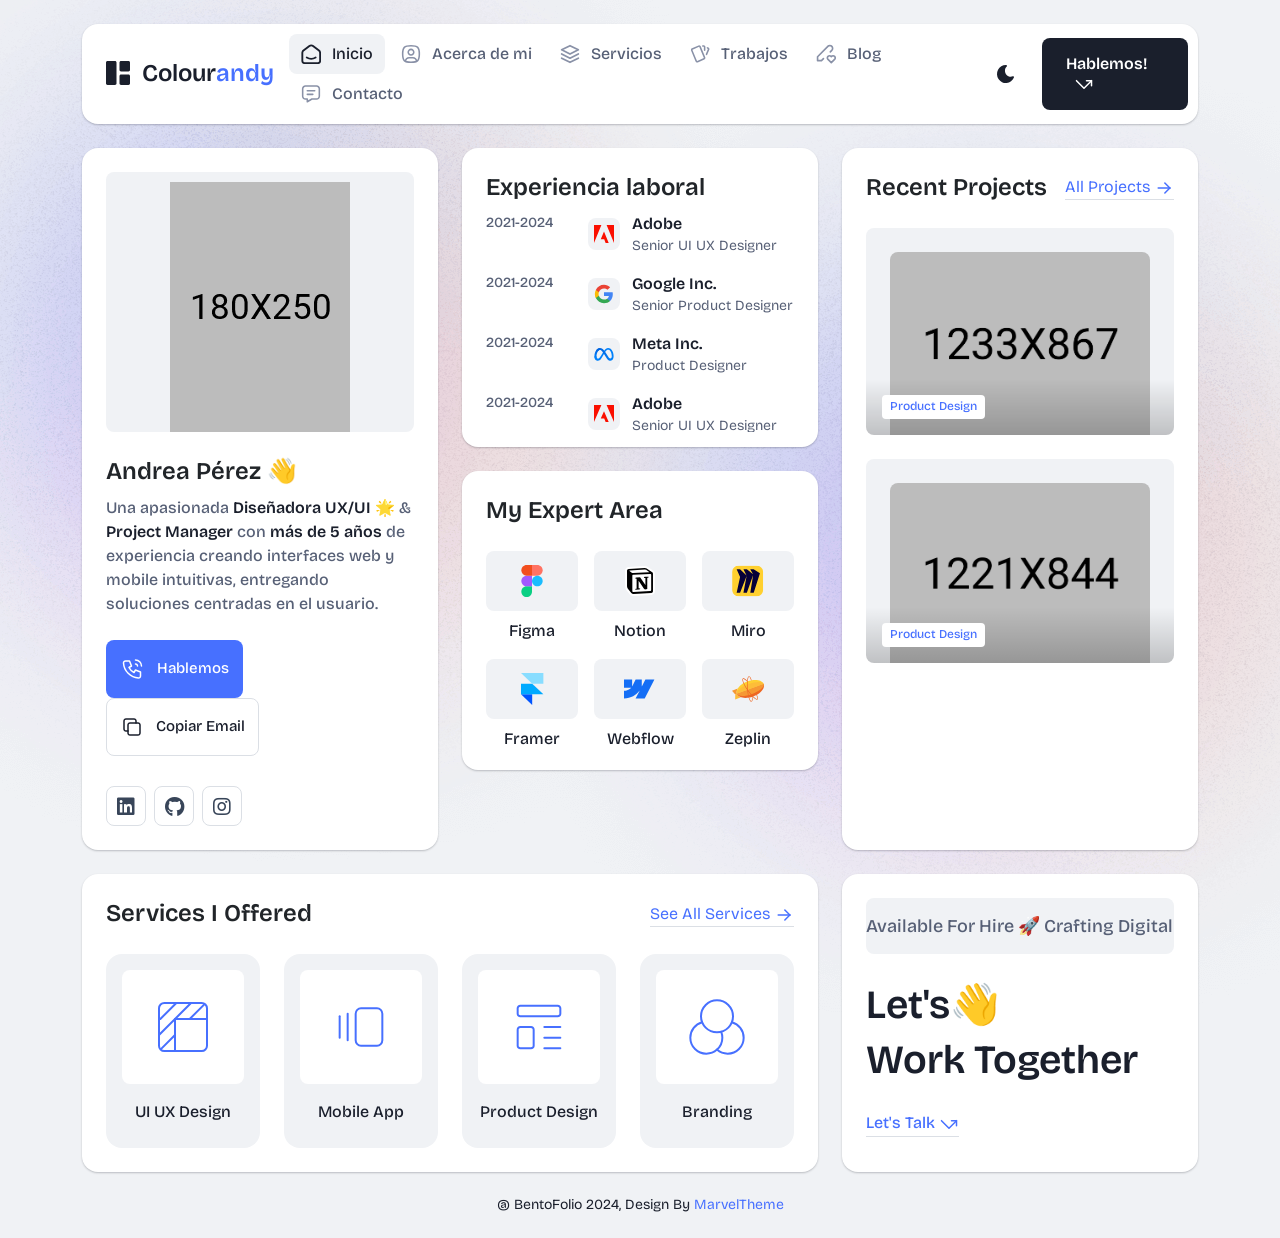
==== commit c9699d25: "First changes" ====
--- a/main-file/index.html
+++ b/main-file/index.html
@@ -233,7 +233,7 @@
                         </svg>
                         Hablemos
                       </a>
-                      <button class="btn btn-copy" data-clipboard-text="example@example.com">
+                      <button class="btn btn-copy" data-clipboard-text="Andydes23@gmail.com">
                         <svg class="icon" width="24" height="24" viewBox="0 0 24 24" fill="none"
                           xmlns="http://www.w3.org/2000/svg">
                           <path
@@ -243,15 +243,14 @@
                             d="M16 8V6C16 5.46957 15.7893 4.96086 15.4142 4.58579C15.0391 4.21071 14.5304 4 14 4H6C5.46957 4 4.96086 4.21071 4.58579 4.58579C4.21071 4.96086 4 5.46957 4 6V14C4 14.5304 4.21071 15.0391 4.58579 15.4142C4.96086 15.7893 5.46957 16 6 16H8"
                             stroke-width="1.5" stroke-linecap="round" stroke-linejoin="round" />
                         </svg>
-                        Copy Email
+                        Copiar Email
                       </button>
                     </div>
                     <div class="social-media-icon">
                       <ul class="list-unstyled">
-                        <li><a href="#"><i class="fab fa-facebook"></i></a></li>
-                        <li><a href="#"><i class="fab fa-pinterest"></i></a></li>
-                        <li><a href="#"><i class="fab fa-github"></i></a></li>
-                        <li><a href="#"><i class="fab fa-youtube"></i></a></li>
+                        <li><a href="https://www.linkedin.com/in/andreamariange/"><i class="fab fa-linkedin"></i></a></li>
+                        <li><a href="https://github.com/Andydes"><i class="fab fa-github"></i></a></li>
+                        <li><a href="https://www.instagram.com/colourandy/#"><i class="fab fa-instagram"></i></a></li>
                       </ul>
                     </div>
                   </div>
@@ -263,7 +262,7 @@
                 <div class="col-lg-12">
                   <div class="card">
                     <div class="card-body work-experiance-card">
-                      <h3 class="card-title">Work Experience</h3>
+                      <h3 class="card-title">Experiencia laboral</h3>
                       <div class="work-experiance-main">
                         <ul class="work-experiance-slider list-unstyled">
                           <li>
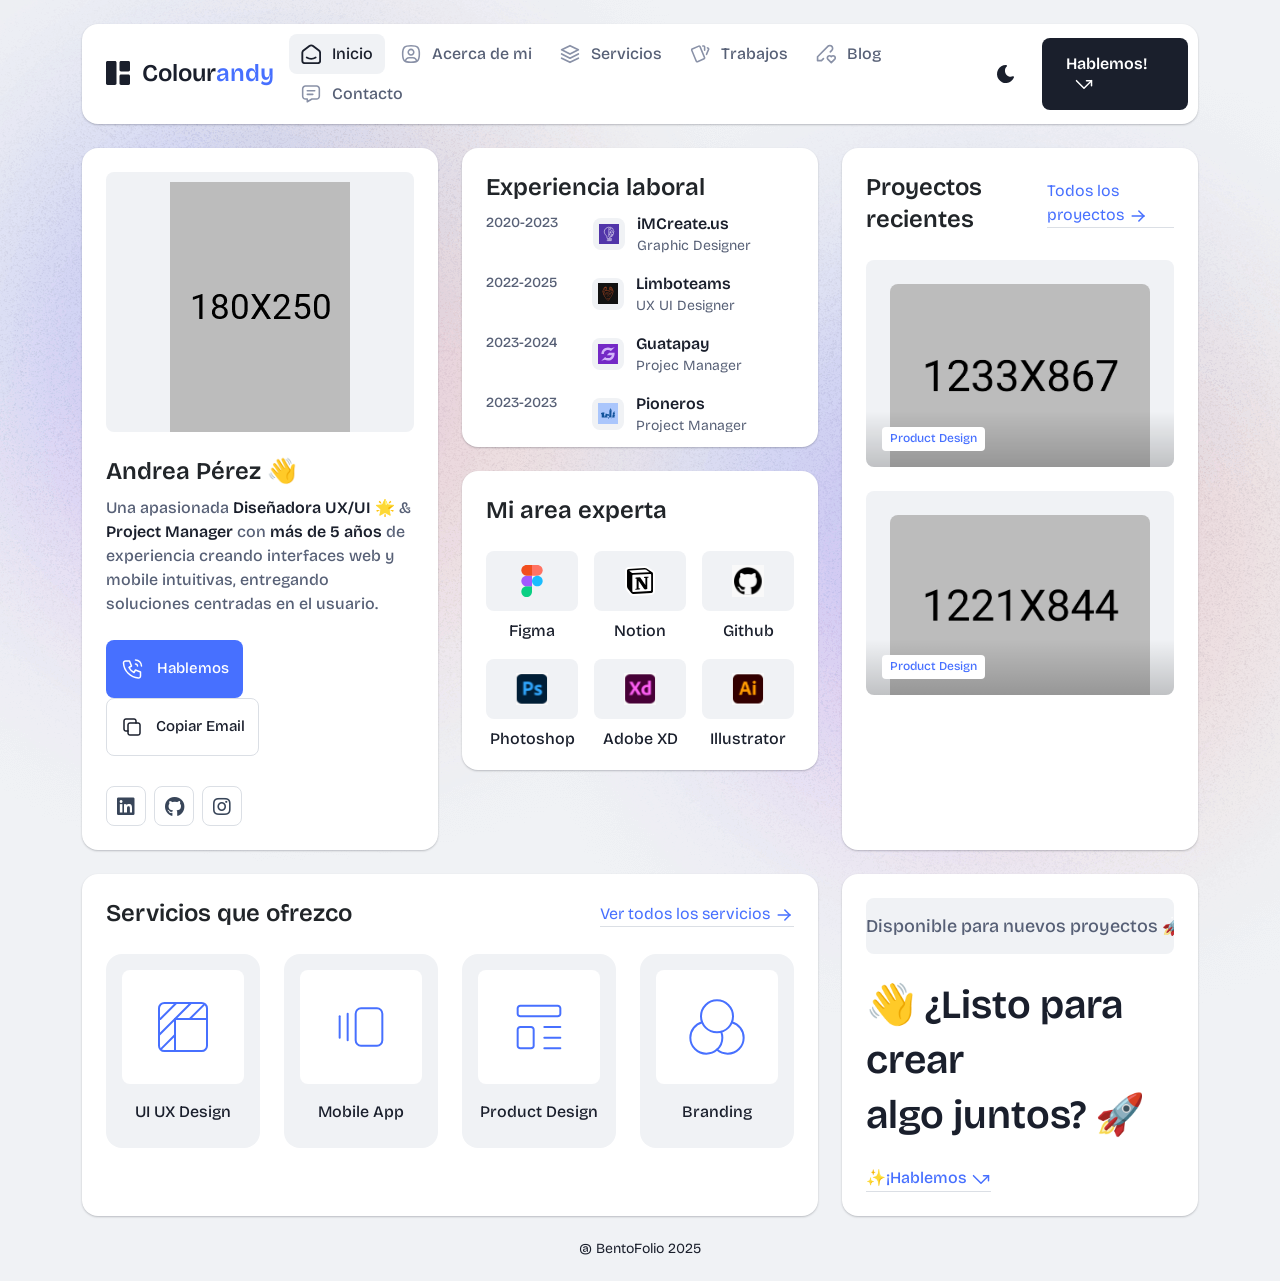
==== commit 06a11ab1: "Changes home" ====
--- a/main-file/index.html
+++ b/main-file/index.html
@@ -267,30 +267,30 @@
                         <ul class="work-experiance-slider list-unstyled">
                           <li>
                             <div class="date">
-                              <p>2021-2024</p>
-                            </div>
-                            <div class="info">
-                              <div class="icon">
-                                <img src="assets/img/icons/adobe.svg" alt="adobe">
-                              </div>
-                              <div class="text">
-                                <h4 class="title">Adobe</h4>
-                                <h6 class="subtitle">Senior UI UX Designer</h6>
-                              </div>
-                            </div>
-                          </li>
-                          <li>
-                            <div class="date">
-                              <p>2021-2024</p>
-                            </div>
-                            <div class="info">
-                              <div class="icon">
-                                <img src="assets/img/icons/google.svg" alt="google">
-                              </div>
-                              <div class="text">
-                                <h4 class="title">Google Inc.
+                              <p>2020-2023</p>
+                            </div>
+                            <div class="info">
+                              <div class="icon">
+                                <img src="assets/img/icons/iMCreate.svg" alt="iMCreate">
+                              </div>
+                              <div class="text">
+                                <h4 class="title">iMCreate.us</h4>
+                                <h6 class="subtitle">Graphic Designer</h6>
+                              </div>
+                            </div>
+                          </li>
+                          <li>
+                            <div class="date">
+                              <p>2022-2025</p>
+                            </div>
+                            <div class="info">
+                              <div class="icon">
+                                <img src="assets/img/icons/Limboteams.svg" alt="Limboteams">
+                              </div>
+                              <div class="text">
+                                <h4 class="title">Limboteams
                                 </h4>
-                                <h6 class="subtitle">Senior Product Designer
+                                <h6 class="subtitle"> UX UI Designer
 
                                 </h6>
                               </div>
@@ -298,31 +298,31 @@
                           </li>
                           <li>
                             <div class="date">
-                              <p>2021-2024</p>
-                            </div>
-                            <div class="info">
-                              <div class="icon">
-                                <img src="assets/img/icons/meta.svg" alt="meta">
-                              </div>
-                              <div class="text">
-                                <h4 class="title">Meta Inc.
+                              <p>2023-2024</p>
+                            </div>
+                            <div class="info">
+                              <div class="icon">
+                                <img src="assets/img/icons/Guatapay.svg" alt="Guatapay">
+                              </div>
+                              <div class="text">
+                                <h4 class="title">Guatapay
                                 </h4>
-                                <h6 class="subtitle">Product Designer
+                                <h6 class="subtitle">Projec Manager
                                 </h6>
                               </div>
                             </div>
                           </li>
                           <li>
                             <div class="date">
-                              <p>2021-2024</p>
-                            </div>
-                            <div class="info">
-                              <div class="icon">
-                                <img src="assets/img/icons/adobe.svg" alt="adobe">
-                              </div>
-                              <div class="text">
-                                <h4 class="title">Adobe</h4>
-                                <h6 class="subtitle">Senior UI UX Designer</h6>
+                              <p>2023-2023</p>
+                            </div>
+                            <div class="info">
+                              <div class="icon">
+                                <img src="assets/img/icons/Pioneros.svg" alt="Pioneros">
+                              </div>
+                              <div class="text">
+                                <h4 class="title">Pioneros</h4>
+                                <h6 class="subtitle">Project Manager</h6>
                               </div>
                             </div>
                           </li>
@@ -330,30 +330,30 @@
                         <ul class="work-experiance-slider list-unstyled">
                           <li>
                             <div class="date">
+                              <p>2023-2025</p>
+                            </div>
+                            <div class="info">
+                              <div class="icon">
+                                <img src="assets/img/icons/Adamo ID.svg" alt="Adamo">
+                              </div>
+                              <div class="text">
+                                <h4 class="title">Adamo ID</h4>
+                                <h6 class="subtitle">Project Manager</h6>
+                              </div>
+                            </div>
+                          </li>
+                          <li>
+                            <div class="date">
                               <p>2021-2024</p>
                             </div>
                             <div class="info">
                               <div class="icon">
-                                <img src="assets/img/icons/adobe.svg" alt="adobe">
-                              </div>
-                              <div class="text">
-                                <h4 class="title">Adobe</h4>
-                                <h6 class="subtitle">Senior UI UX Designer</h6>
-                              </div>
-                            </div>
-                          </li>
-                          <li>
-                            <div class="date">
-                              <p>2021-2024</p>
-                            </div>
-                            <div class="info">
-                              <div class="icon">
-                                <img src="assets/img/icons/google.svg" alt="google">
-                              </div>
-                              <div class="text">
-                                <h4 class="title">Google Inc.
+                                <img src="assets/img/icons/Venecol express.svg" alt="Venecol">
+                              </div>
+                              <div class="text">
+                                <h4 class="title">Venecol Express
                                 </h4>
-                                <h6 class="subtitle">Senior Product Designer
+                                <h6 class="subtitle">UX UI Designer
 
                                 </h6>
                               </div>
@@ -361,31 +361,31 @@
                           </li>
                           <li>
                             <div class="date">
-                              <p>2021-2024</p>
-                            </div>
-                            <div class="info">
-                              <div class="icon">
-                                <img src="assets/img/icons/meta.svg" alt="meta">
-                              </div>
-                              <div class="text">
-                                <h4 class="title">Meta Inc.
+                              <p>2024-2024</p>
+                            </div>
+                            <div class="info">
+                              <div class="icon">
+                                <img src="assets/img/icons/Cambios uruguay.svg" alt="cambiosuru">
+                              </div>
+                              <div class="text">
+                                <h4 class="title"> Cambios Uruguay
                                 </h4>
-                                <h6 class="subtitle">Product Designer
+                                <h6 class="subtitle"> UX UI Designer
                                 </h6>
                               </div>
                             </div>
                           </li>
                           <li>
                             <div class="date">
-                              <p>2021-2024</p>
-                            </div>
-                            <div class="info">
-                              <div class="icon">
-                                <img src="assets/img/icons/adobe.svg" alt="adobe">
-                              </div>
-                              <div class="text">
-                                <h4 class="title">Adobe</h4>
-                                <h6 class="subtitle">Senior UI UX Designer</h6>
+                              <p>2024-2024</p>
+                            </div>
+                            <div class="info">
+                              <div class="icon">
+                                <img src="assets/img/icons/Albanghu.svg" alt="Albanghu">
+                              </div>
+                              <div class="text">
+                                <h4 class="title">Albanghu</h4>
+                                <h6 class="subtitle"> UI UX Designer</h6>
                               </div>
                             </div>
                           </li>
@@ -397,7 +397,7 @@
                 <div class="col-lg-12">
                   <div class="card expertise-card">
                     <div class="card-body">
-                      <h3 class="card-title">My Expert Area
+                      <h3 class="card-title">Mi area experta
                       </h3>
                       <div class="expertise-main mt-24">
                         <div class="row g-3">
@@ -424,40 +424,40 @@
                           <div class="col-xl-4 col-md-4 col-sm-6 col-6">
                             <div class="expertise-item">
                               <div class="image text-center">
-                                <img src="assets/img/icons/mico.svg" alt="micro">
-                              </div>
-                              <div class="text">
-                                <h4 class="title">Miro</h4>
+                                <img src="assets/img/icons/Github.svg" alt="github">
+                              </div>
+                              <div class="text">
+                                <h4 class="title">Github</h4>
                               </div>
                             </div>
                           </div>
                           <div class="col-xl-4 col-md-4 col-sm-6 col-6">
                             <div class="expertise-item">
                               <div class="image text-center">
-                                <img src="assets/img/icons/framer.svg" alt="framer">
-                              </div>
-                              <div class="text">
-                                <h4 class="title">Framer</h4>
+                                <img src="assets/img/icons/Photoshop.svg" alt="Photoshop">
+                              </div>
+                              <div class="text">
+                                <h4 class="title">Photoshop</h4>
                               </div>
                             </div>
                           </div>
                           <div class="col-xl-4 col-md-4 col-sm-6 col-6">
                             <div class="expertise-item">
                               <div class="image text-center">
-                                <img src="assets/img/icons/webflow.svg" alt="webflow">
-                              </div>
-                              <div class="text">
-                                <h4 class="title">Webflow</h4>
+                                <img src="assets/img/icons/Adobe xD.svg" alt="adobexd">
+                              </div>
+                              <div class="text">
+                                <h4 class="title">Adobe XD</h4>
                               </div>
                             </div>
                           </div>
                           <div class="col-xl-4 col-md-4 col-sm-6 col-6">
                             <div class="expertise-item">
                               <div class="image text-center">
-                                <img src="assets/img/icons/zeplin.svg" alt="zeplin">
-                              </div>
-                              <div class="text">
-                                <h4 class="title">Zeplin</h4>
+                                <img src="assets/img/icons/Illustrator.svg" alt="Illustrator">
+                              </div>
+                              <div class="text">
+                                <h4 class="title">Illustrator</h4>
                               </div>
                             </div>
                           </div>
@@ -472,7 +472,7 @@
               <div class="card card-projects">
                 <div class="card-body">
 
-                  <h3 class="card-title">Recent Projects <a class="link-btn" href="portfolio.html">All Projects
+                  <h3 class="card-title">Proyectos recientes <a class="link-btn" href="portfolio.html">Todos los proyectos
                       <svg class="icon" width="20" height="20" viewBox="0 0 20 20" fill="none"
                         xmlns="http://www.w3.org/2000/svg">
                         <path d="M4.16699 10H15.8337" stroke="#4770FF" stroke-width="1.5" stroke-linecap="round"
@@ -531,8 +531,8 @@
               <div class="col-xl-8">
                 <div class="card services-card">
                   <div class="card-body">
-                    <h3 class="card-title">Services I Offered
-                      <a class="link-btn" href="services.html"> See All Services
+                    <h3 class="card-title"> Servicios que ofrezco
+                      <a class="link-btn" href="services.html"> Ver todos los servicios
                         <svg class="icon" width="20" height="20" viewBox="0 0 20 20" fill="none"
                           xmlns="http://www.w3.org/2000/svg">
                           <path d="M4.16699 10H15.8337" stroke="#4770FF" stroke-width="1.5" stroke-linecap="round"
@@ -597,15 +597,15 @@
                     <div class="scrolling-info">
                       <div class="slider-item">
                         <p>
-                          Available For Hire 🚀 Crafting Digital Experiences 🎨 Available For Hire 🚀 Crafting Digital
-                          Experiences 🎨
+                          Disponible para nuevos proyectos 🚀 ¡Hagamos algo genial juntos! 🎨 Transformando ideas en experiencias digitales ✨¡Hablemos! 🚀
+                          Innovación y diseño digital 🎨
                         </p>
                       </div>
                     </div>
-                    <h3 class="card-title">Let's👋
-                      <span class="d-block">Work Together</span>
+                    <h3 class="card-title">👋 ¿Listo para crear
+                      <span class="d-block">algo juntos? 🚀</span>
                     </h3>
-                    <a class="link-btn" href="contact.html"> Let's Talk
+                    <a class="link-btn" href="contact.html"> ✨¡Hablemos
                       <svg class="icon" width="20" height="20" viewBox="0 0 20 20" fill="none"
                         xmlns="http://www.w3.org/2000/svg">
                         <path d="M17.5 11.6665V6.6665H12.5" stroke-width="1.5" stroke-linecap="round"
@@ -644,7 +644,7 @@
     <footer class="footer-area">
       <div class="container">
         <div class="text text-center">
-          <p>@ BentoFolio 2024, Design By <a href="#">MarvelTheme</a></p>
+          <p>@ BentoFolio 2025</p>
         </div>
       </div>
     </footer>
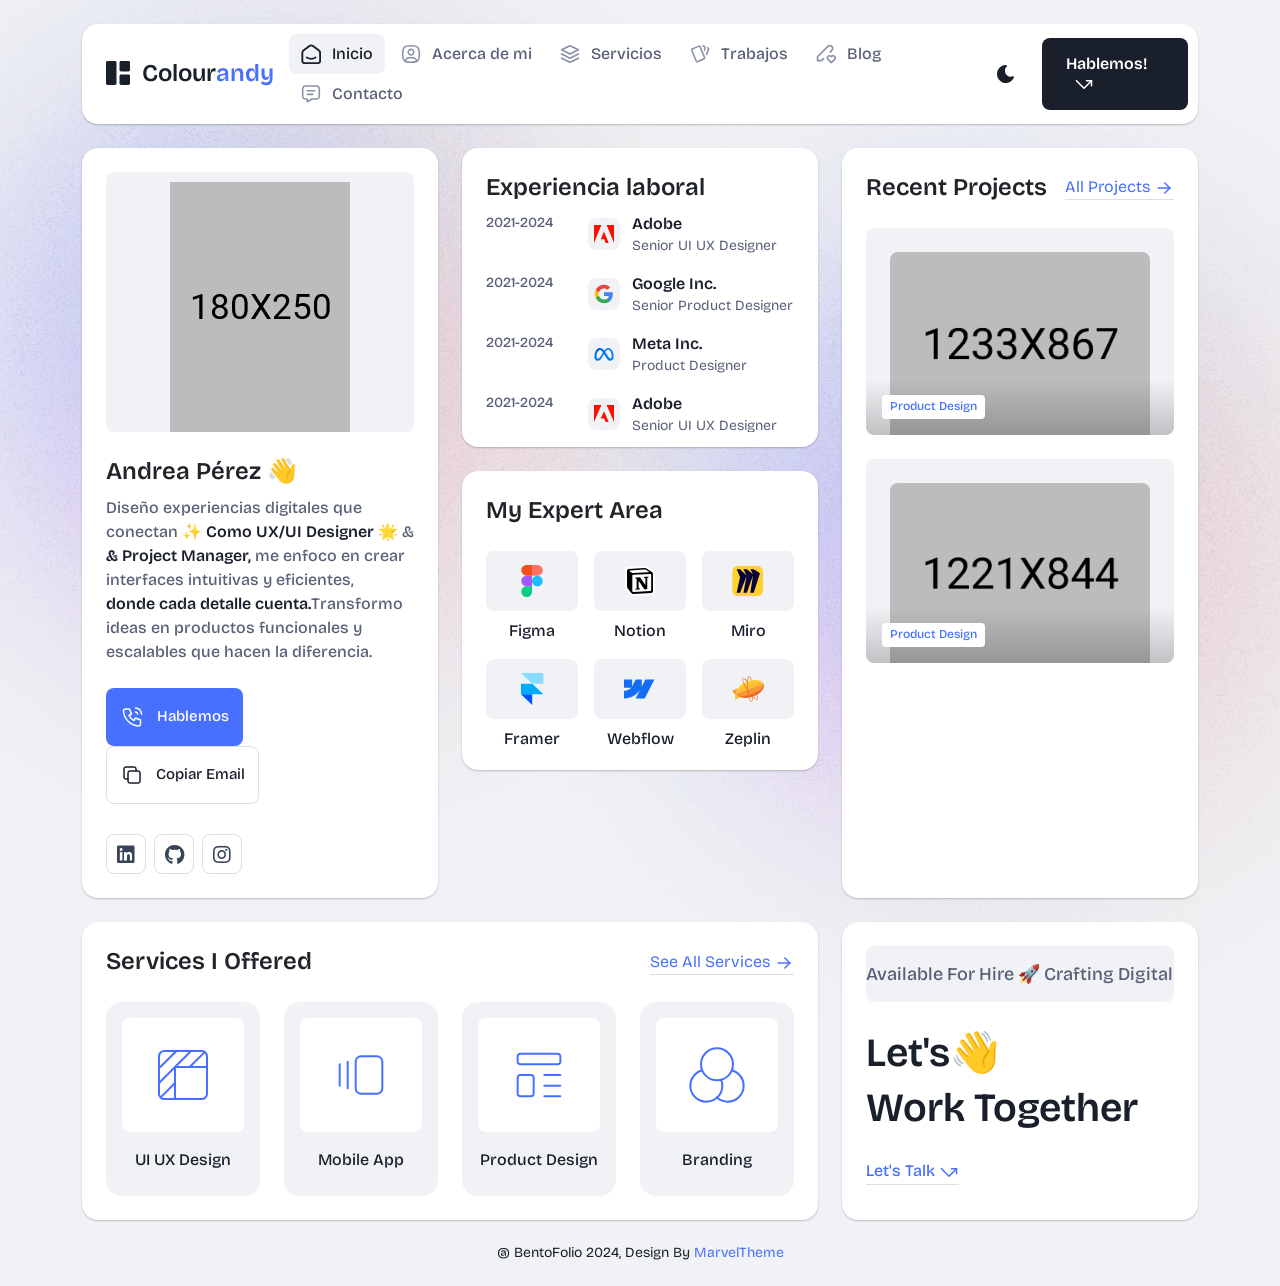
==== commit c06a4d49: "Descripcion-card-izquierd" ====
--- a/main-file/index.html
+++ b/main-file/index.html
@@ -216,8 +216,8 @@
                   </div>
                   <div class="text">
                     <h3 class="card-title">Andrea Pérez 👋</h3>
-                    <p>Una apasionada <span>Diseñadora UX/UI</span> 🌟 & <span>Project Manager</span> con 
-                      <span>más de 5 años</span> de experiencia creando interfaces web y mobile intuitivas, entregando soluciones centradas en el usuario.</p>                      
+                    <p>Diseño experiencias digitales que conectan ✨ <span>Como UX/UI Designer</span> 🌟 & <span> & Project Manager,</span> me enfoco en crear interfaces intuitivas y eficientes,
+                      <span>donde cada detalle cuenta.</span>Transformo ideas en productos funcionales y escalables que hacen la diferencia.</p>                      
                     <div class="common-button-groups">
                       <a class="btn btn-call" href="https://t.me/andreamariange">
                         <svg class="icon" width="25" height="24" viewBox="0 0 25 24" fill="none"
@@ -267,30 +267,30 @@
                         <ul class="work-experiance-slider list-unstyled">
                           <li>
                             <div class="date">
-                              <p>2020-2023</p>
-                            </div>
-                            <div class="info">
-                              <div class="icon">
-                                <img src="assets/img/icons/iMCreate.svg" alt="iMCreate">
-                              </div>
-                              <div class="text">
-                                <h4 class="title">iMCreate.us</h4>
-                                <h6 class="subtitle">Graphic Designer</h6>
-                              </div>
-                            </div>
-                          </li>
-                          <li>
-                            <div class="date">
-                              <p>2022-2025</p>
-                            </div>
-                            <div class="info">
-                              <div class="icon">
-                                <img src="assets/img/icons/Limboteams.svg" alt="Limboteams">
-                              </div>
-                              <div class="text">
-                                <h4 class="title">Limboteams
+                              <p>2021-2024</p>
+                            </div>
+                            <div class="info">
+                              <div class="icon">
+                                <img src="assets/img/icons/adobe.svg" alt="adobe">
+                              </div>
+                              <div class="text">
+                                <h4 class="title">Adobe</h4>
+                                <h6 class="subtitle">Senior UI UX Designer</h6>
+                              </div>
+                            </div>
+                          </li>
+                          <li>
+                            <div class="date">
+                              <p>2021-2024</p>
+                            </div>
+                            <div class="info">
+                              <div class="icon">
+                                <img src="assets/img/icons/google.svg" alt="google">
+                              </div>
+                              <div class="text">
+                                <h4 class="title">Google Inc.
                                 </h4>
-                                <h6 class="subtitle"> UX UI Designer
+                                <h6 class="subtitle">Senior Product Designer
 
                                 </h6>
                               </div>
@@ -298,31 +298,31 @@
                           </li>
                           <li>
                             <div class="date">
-                              <p>2023-2024</p>
-                            </div>
-                            <div class="info">
-                              <div class="icon">
-                                <img src="assets/img/icons/Guatapay.svg" alt="Guatapay">
-                              </div>
-                              <div class="text">
-                                <h4 class="title">Guatapay
+                              <p>2021-2024</p>
+                            </div>
+                            <div class="info">
+                              <div class="icon">
+                                <img src="assets/img/icons/meta.svg" alt="meta">
+                              </div>
+                              <div class="text">
+                                <h4 class="title">Meta Inc.
                                 </h4>
-                                <h6 class="subtitle">Projec Manager
+                                <h6 class="subtitle">Product Designer
                                 </h6>
                               </div>
                             </div>
                           </li>
                           <li>
                             <div class="date">
-                              <p>2023-2023</p>
-                            </div>
-                            <div class="info">
-                              <div class="icon">
-                                <img src="assets/img/icons/Pioneros.svg" alt="Pioneros">
-                              </div>
-                              <div class="text">
-                                <h4 class="title">Pioneros</h4>
-                                <h6 class="subtitle">Project Manager</h6>
+                              <p>2021-2024</p>
+                            </div>
+                            <div class="info">
+                              <div class="icon">
+                                <img src="assets/img/icons/adobe.svg" alt="adobe">
+                              </div>
+                              <div class="text">
+                                <h4 class="title">Adobe</h4>
+                                <h6 class="subtitle">Senior UI UX Designer</h6>
                               </div>
                             </div>
                           </li>
@@ -330,30 +330,30 @@
                         <ul class="work-experiance-slider list-unstyled">
                           <li>
                             <div class="date">
-                              <p>2023-2025</p>
-                            </div>
-                            <div class="info">
-                              <div class="icon">
-                                <img src="assets/img/icons/Adamo ID.svg" alt="Adamo">
-                              </div>
-                              <div class="text">
-                                <h4 class="title">Adamo ID</h4>
-                                <h6 class="subtitle">Project Manager</h6>
-                              </div>
-                            </div>
-                          </li>
-                          <li>
-                            <div class="date">
-                              <p>2021-2024</p>
-                            </div>
-                            <div class="info">
-                              <div class="icon">
-                                <img src="assets/img/icons/Venecol express.svg" alt="Venecol">
-                              </div>
-                              <div class="text">
-                                <h4 class="title">Venecol Express
+                              <p>2021-2024</p>
+                            </div>
+                            <div class="info">
+                              <div class="icon">
+                                <img src="assets/img/icons/adobe.svg" alt="adobe">
+                              </div>
+                              <div class="text">
+                                <h4 class="title">Adobe</h4>
+                                <h6 class="subtitle">Senior UI UX Designer</h6>
+                              </div>
+                            </div>
+                          </li>
+                          <li>
+                            <div class="date">
+                              <p>2021-2024</p>
+                            </div>
+                            <div class="info">
+                              <div class="icon">
+                                <img src="assets/img/icons/google.svg" alt="google">
+                              </div>
+                              <div class="text">
+                                <h4 class="title">Google Inc.
                                 </h4>
-                                <h6 class="subtitle">UX UI Designer
+                                <h6 class="subtitle">Senior Product Designer
 
                                 </h6>
                               </div>
@@ -361,31 +361,31 @@
                           </li>
                           <li>
                             <div class="date">
-                              <p>2024-2024</p>
-                            </div>
-                            <div class="info">
-                              <div class="icon">
-                                <img src="assets/img/icons/Cambios uruguay.svg" alt="cambiosuru">
-                              </div>
-                              <div class="text">
-                                <h4 class="title"> Cambios Uruguay
+                              <p>2021-2024</p>
+                            </div>
+                            <div class="info">
+                              <div class="icon">
+                                <img src="assets/img/icons/meta.svg" alt="meta">
+                              </div>
+                              <div class="text">
+                                <h4 class="title">Meta Inc.
                                 </h4>
-                                <h6 class="subtitle"> UX UI Designer
+                                <h6 class="subtitle">Product Designer
                                 </h6>
                               </div>
                             </div>
                           </li>
                           <li>
                             <div class="date">
-                              <p>2024-2024</p>
-                            </div>
-                            <div class="info">
-                              <div class="icon">
-                                <img src="assets/img/icons/Albanghu.svg" alt="Albanghu">
-                              </div>
-                              <div class="text">
-                                <h4 class="title">Albanghu</h4>
-                                <h6 class="subtitle"> UI UX Designer</h6>
+                              <p>2021-2024</p>
+                            </div>
+                            <div class="info">
+                              <div class="icon">
+                                <img src="assets/img/icons/adobe.svg" alt="adobe">
+                              </div>
+                              <div class="text">
+                                <h4 class="title">Adobe</h4>
+                                <h6 class="subtitle">Senior UI UX Designer</h6>
                               </div>
                             </div>
                           </li>
@@ -397,7 +397,7 @@
                 <div class="col-lg-12">
                   <div class="card expertise-card">
                     <div class="card-body">
-                      <h3 class="card-title">Mi area experta
+                      <h3 class="card-title">My Expert Area
                       </h3>
                       <div class="expertise-main mt-24">
                         <div class="row g-3">
@@ -424,40 +424,40 @@
                           <div class="col-xl-4 col-md-4 col-sm-6 col-6">
                             <div class="expertise-item">
                               <div class="image text-center">
-                                <img src="assets/img/icons/Github.svg" alt="github">
-                              </div>
-                              <div class="text">
-                                <h4 class="title">Github</h4>
+                                <img src="assets/img/icons/mico.svg" alt="micro">
+                              </div>
+                              <div class="text">
+                                <h4 class="title">Miro</h4>
                               </div>
                             </div>
                           </div>
                           <div class="col-xl-4 col-md-4 col-sm-6 col-6">
                             <div class="expertise-item">
                               <div class="image text-center">
-                                <img src="assets/img/icons/Photoshop.svg" alt="Photoshop">
-                              </div>
-                              <div class="text">
-                                <h4 class="title">Photoshop</h4>
+                                <img src="assets/img/icons/framer.svg" alt="framer">
+                              </div>
+                              <div class="text">
+                                <h4 class="title">Framer</h4>
                               </div>
                             </div>
                           </div>
                           <div class="col-xl-4 col-md-4 col-sm-6 col-6">
                             <div class="expertise-item">
                               <div class="image text-center">
-                                <img src="assets/img/icons/Adobe xD.svg" alt="adobexd">
-                              </div>
-                              <div class="text">
-                                <h4 class="title">Adobe XD</h4>
+                                <img src="assets/img/icons/webflow.svg" alt="webflow">
+                              </div>
+                              <div class="text">
+                                <h4 class="title">Webflow</h4>
                               </div>
                             </div>
                           </div>
                           <div class="col-xl-4 col-md-4 col-sm-6 col-6">
                             <div class="expertise-item">
                               <div class="image text-center">
-                                <img src="assets/img/icons/Illustrator.svg" alt="Illustrator">
-                              </div>
-                              <div class="text">
-                                <h4 class="title">Illustrator</h4>
+                                <img src="assets/img/icons/zeplin.svg" alt="zeplin">
+                              </div>
+                              <div class="text">
+                                <h4 class="title">Zeplin</h4>
                               </div>
                             </div>
                           </div>
@@ -472,7 +472,7 @@
               <div class="card card-projects">
                 <div class="card-body">
 
-                  <h3 class="card-title">Proyectos recientes <a class="link-btn" href="portfolio.html">Todos los proyectos
+                  <h3 class="card-title">Recent Projects <a class="link-btn" href="portfolio.html">All Projects
                       <svg class="icon" width="20" height="20" viewBox="0 0 20 20" fill="none"
                         xmlns="http://www.w3.org/2000/svg">
                         <path d="M4.16699 10H15.8337" stroke="#4770FF" stroke-width="1.5" stroke-linecap="round"
@@ -531,8 +531,8 @@
               <div class="col-xl-8">
                 <div class="card services-card">
                   <div class="card-body">
-                    <h3 class="card-title"> Servicios que ofrezco
-                      <a class="link-btn" href="services.html"> Ver todos los servicios
+                    <h3 class="card-title">Services I Offered
+                      <a class="link-btn" href="services.html"> See All Services
                         <svg class="icon" width="20" height="20" viewBox="0 0 20 20" fill="none"
                           xmlns="http://www.w3.org/2000/svg">
                           <path d="M4.16699 10H15.8337" stroke="#4770FF" stroke-width="1.5" stroke-linecap="round"
@@ -597,15 +597,15 @@
                     <div class="scrolling-info">
                       <div class="slider-item">
                         <p>
-                          Disponible para nuevos proyectos 🚀 ¡Hagamos algo genial juntos! 🎨 Transformando ideas en experiencias digitales ✨¡Hablemos! 🚀
-                          Innovación y diseño digital 🎨
+                          Available For Hire 🚀 Crafting Digital Experiences 🎨 Available For Hire 🚀 Crafting Digital
+                          Experiences 🎨
                         </p>
                       </div>
                     </div>
-                    <h3 class="card-title">👋 ¿Listo para crear
-                      <span class="d-block">algo juntos? 🚀</span>
+                    <h3 class="card-title">Let's👋
+                      <span class="d-block">Work Together</span>
                     </h3>
-                    <a class="link-btn" href="contact.html"> ✨¡Hablemos
+                    <a class="link-btn" href="contact.html"> Let's Talk
                       <svg class="icon" width="20" height="20" viewBox="0 0 20 20" fill="none"
                         xmlns="http://www.w3.org/2000/svg">
                         <path d="M17.5 11.6665V6.6665H12.5" stroke-width="1.5" stroke-linecap="round"
@@ -644,7 +644,7 @@
     <footer class="footer-area">
       <div class="container">
         <div class="text text-center">
-          <p>@ BentoFolio 2025</p>
+          <p>@ BentoFolio 2024, Design By <a href="#">MarvelTheme</a></p>
         </div>
       </div>
     </footer>
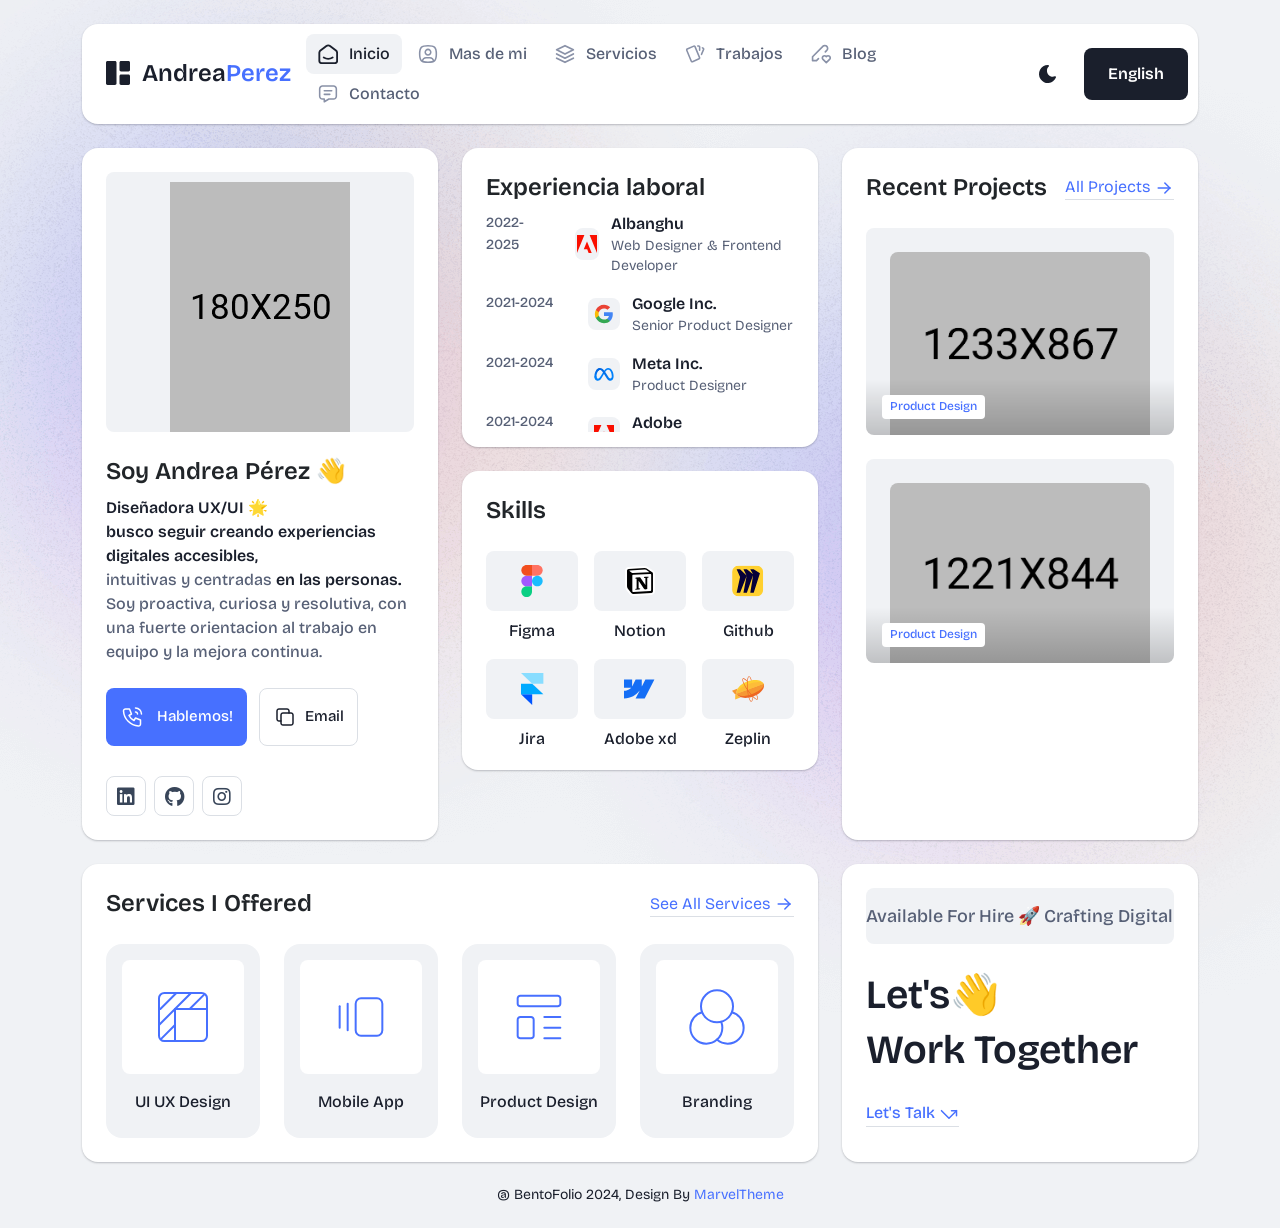
==== commit a09cb18a: "ajuste profile" ====
--- a/main-file/index.html
+++ b/main-file/index.html
@@ -36,7 +36,7 @@
                     d="M0 1.5C0 1.10218 0.158035 0.720644 0.43934 0.43934C0.720644 0.158035 1.10218 0 1.5 0L9 0C9.39782 0 9.77936 0.158035 10.0607 0.43934C10.342 0.720644 10.5 1.10218 10.5 1.5V22.5C10.5 22.8978 10.342 23.2794 10.0607 23.5607C9.77936 23.842 9.39782 24 9 24H1.5C1.10218 24 0.720644 23.842 0.43934 23.5607C0.158035 23.2794 0 22.8978 0 22.5V1.5ZM13.5 1.5C13.5 1.10218 13.658 0.720644 13.9393 0.43934C14.2206 0.158035 14.6022 0 15 0L22.5 0C22.8978 0 23.2794 0.158035 23.5607 0.43934C23.842 0.720644 24 1.10218 24 1.5V9C24 9.39782 23.842 9.77936 23.5607 10.0607C23.2794 10.342 22.8978 10.5 22.5 10.5H15C14.6022 10.5 14.2206 10.342 13.9393 10.0607C13.658 9.77936 13.5 9.39782 13.5 9V1.5ZM13.5 15C13.5 14.6022 13.658 14.2206 13.9393 13.9393C14.2206 13.658 14.6022 13.5 15 13.5H22.5C22.8978 13.5 23.2794 13.658 23.5607 13.9393C23.842 14.2206 24 14.6022 24 15V22.5C24 22.8978 23.842 23.2794 23.5607 23.5607C23.2794 23.842 22.8978 24 22.5 24H15C14.6022 24 14.2206 23.842 13.9393 23.5607C13.658 23.2794 13.5 22.8978 13.5 22.5V15Z"
                     class="logo-icon" />
                 </svg>
-                <span>Colour<span class="primary">andy</span></span>
+                <span>Andrea<span class="primary">Perez</span></span>
               </a>
             </div>
             <div class="navbar-main d-flex flex-grow-1">
@@ -76,7 +76,7 @@
                         d="M4 15.7085V15.6668C4 14.7828 4.35119 13.9349 4.97631 13.3098C5.60143 12.6847 6.44928 12.3335 7.33333 12.3335H10.6667C11.5507 12.3335 12.3986 12.6847 13.0237 13.3098C13.6488 13.9349 14 14.7828 14 15.6668V15.7085"
                         stroke-width="1.4" stroke-linecap="round" stroke-linejoin="round" />
                     </svg>
-                    Acerca de mi
+                    Mas de mi
                   </a>
                 </li>
                 <li class="nav-item">
@@ -179,15 +179,8 @@
                     <small class="theme-text d-block d-xl-none">Change appearance</small>
                   </span>
                 </button>
-                <a href="contact.html" class="lets-talk-btn">
-                  Hablemos!
-                  <svg class="icon" width="20" height="20" viewBox="0 0 20 20" fill="none"
-                    xmlns="http://www.w3.org/2000/svg">
-                    <path d="M17.5 11.6665V6.6665H12.5" stroke="white" stroke-width="1.5" stroke-linecap="round"
-                      stroke-linejoin="round" />
-                    <path d="M17.5 6.6665L10 14.1665L2.5 6.6665" stroke="white" stroke-width="1.5"
-                      stroke-linecap="round" stroke-linejoin="round" />
-                  </svg>
+                <a href="index-en.htmls" class="lets-talk-btn">
+                  English
                 </a>
               </div>
             </div>
@@ -215,9 +208,10 @@
                     <img src="assets/img/images/profile.png" alt="profile">
                   </div>
                   <div class="text">
-                    <h3 class="card-title">Andrea Pérez 👋</h3>
-                    <p>Diseño experiencias digitales que conectan ✨ <span>Como UX/UI Designer</span> 🌟 & <span> & Project Manager,</span> me enfoco en crear interfaces intuitivas y eficientes,
-                      <span>donde cada detalle cuenta.</span>Transformo ideas en productos funcionales y escalables que hacen la diferencia.</p>                      
+                    <h3 class="card-title">Soy Andrea Pérez 👋</h3>
+                    
+                    <p><span>Diseñadora UX/UI</span> 🌟<span> busco seguir creando experiencias digitales accesibles,</span> intuitivas y centradas
+                      <span>en las personas.</span> Soy proactiva, curiosa y resolutiva, con una fuerte orientacion al trabajo en equipo y la mejora continua.</p>                      
                     <div class="common-button-groups">
                       <a class="btn btn-call" href="https://t.me/andreamariange">
                         <svg class="icon" width="25" height="24" viewBox="0 0 25 24" fill="none"
@@ -231,7 +225,7 @@
                           <path d="M15.5 3C17.0913 3 18.6174 3.63214 19.7426 4.75736C20.8679 5.88258 21.5 7.4087 21.5 9"
                             stroke="white" stroke-width="1.5" stroke-linecap="round" stroke-linejoin="round" />
                         </svg>
-                        Hablemos
+                        Hablemos!
                       </a>
                       <button class="btn btn-copy" data-clipboard-text="Andydes23@gmail.com">
                         <svg class="icon" width="24" height="24" viewBox="0 0 24 24" fill="none"
@@ -242,8 +236,7 @@
                           <path
                             d="M16 8V6C16 5.46957 15.7893 4.96086 15.4142 4.58579C15.0391 4.21071 14.5304 4 14 4H6C5.46957 4 4.96086 4.21071 4.58579 4.58579C4.21071 4.96086 4 5.46957 4 6V14C4 14.5304 4.21071 15.0391 4.58579 15.4142C4.96086 15.7893 5.46957 16 6 16H8"
                             stroke-width="1.5" stroke-linecap="round" stroke-linejoin="round" />
-                        </svg>
-                        Copiar Email
+                        </svg>Email
                       </button>
                     </div>
                     <div class="social-media-icon">
@@ -267,15 +260,15 @@
                         <ul class="work-experiance-slider list-unstyled">
                           <li>
                             <div class="date">
-                              <p>2021-2024</p>
+                              <p>2022-2025</p>
                             </div>
                             <div class="info">
                               <div class="icon">
                                 <img src="assets/img/icons/adobe.svg" alt="adobe">
                               </div>
                               <div class="text">
-                                <h4 class="title">Adobe</h4>
-                                <h6 class="subtitle">Senior UI UX Designer</h6>
+                                <h4 class="title">Albanghu</h4>
+                                <h6 class="subtitle">Web Designer & Frontend Developer</h6>
                               </div>
                             </div>
                           </li>
@@ -397,7 +390,7 @@
                 <div class="col-lg-12">
                   <div class="card expertise-card">
                     <div class="card-body">
-                      <h3 class="card-title">My Expert Area
+                      <h3 class="card-title">Skills
                       </h3>
                       <div class="expertise-main mt-24">
                         <div class="row g-3">
@@ -427,7 +420,7 @@
                                 <img src="assets/img/icons/mico.svg" alt="micro">
                               </div>
                               <div class="text">
-                                <h4 class="title">Miro</h4>
+                                <h4 class="title">Github</h4>
                               </div>
                             </div>
                           </div>
@@ -437,7 +430,7 @@
                                 <img src="assets/img/icons/framer.svg" alt="framer">
                               </div>
                               <div class="text">
-                                <h4 class="title">Framer</h4>
+                                <h4 class="title">Jira</h4>
                               </div>
                             </div>
                           </div>
@@ -447,7 +440,7 @@
                                 <img src="assets/img/icons/webflow.svg" alt="webflow">
                               </div>
                               <div class="text">
-                                <h4 class="title">Webflow</h4>
+                                <h4 class="title">Adobe xd</h4>
                               </div>
                             </div>
                           </div>
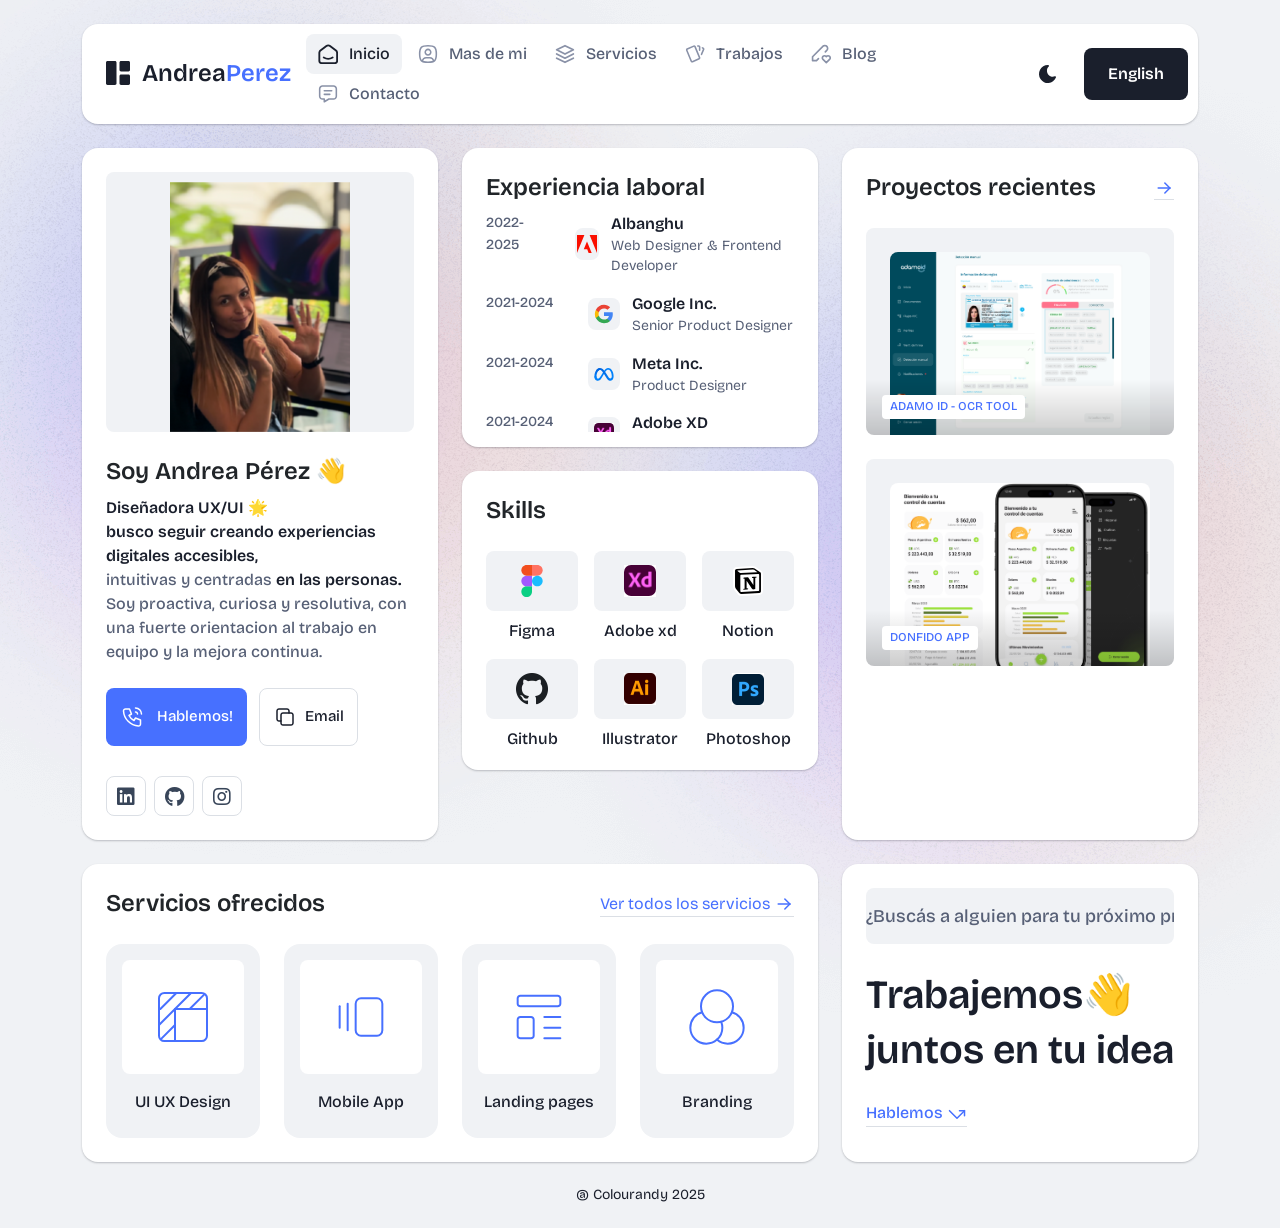
==== commit c9819ddf: "ajuste de imagenes de Inicio" ====
--- a/main-file/index.html
+++ b/main-file/index.html
@@ -311,10 +311,10 @@
                             </div>
                             <div class="info">
                               <div class="icon">
-                                <img src="assets/img/icons/adobe.svg" alt="adobe">
-                              </div>
-                              <div class="text">
-                                <h4 class="title">Adobe</h4>
+                                <img src="assets/img/icons/Adobe-xd.svg" alt="adobe">
+                              </div>
+                              <div class="text">
+                                <h4 class="title">Adobe XD</h4>
                                 <h6 class="subtitle">Senior UI UX Designer</h6>
                               </div>
                             </div>
@@ -407,50 +407,51 @@
                           <div class="col-xl-4 col-md-4 col-sm-6 col-6">
                             <div class="expertise-item">
                               <div class="image text-center">
-                                <img src="assets/img/icons/notion.svg" alt="notion">
-                              </div>
-                              <div class="text">
-                                <h4 class="title">Notion</h4>
+                                <img src="assets/img/icons/Adobe-xd.svg" alt="Adobe-xd">
+                              </div>
+                              <div class="text">
+                                <h4 class="title">Adobe xd</h4>
                               </div>
                             </div>
                           </div>
                           <div class="col-xl-4 col-md-4 col-sm-6 col-6">
                             <div class="expertise-item">
                               <div class="image text-center">
-                                <img src="assets/img/icons/mico.svg" alt="micro">
-                              </div>
-                              <div class="text">
-                                <h4 class="title">Github</h4>
+                                <img src="assets/img/icons/notion.svg" alt="notion">
+                              </div>
+                              <div class="text">
+                                <h4 class="title">Notion</h4>
                               </div>
                             </div>
                           </div>
                           <div class="col-xl-4 col-md-4 col-sm-6 col-6">
                             <div class="expertise-item">
                               <div class="image text-center">
-                                <img src="assets/img/icons/framer.svg" alt="framer">
-                              </div>
-                              <div class="text">
-                                <h4 class="title">Jira</h4>
-                              </div>
-                            </div>
-                          </div>
+                                <img src="assets/img/icons/github.svg" alt="github">
+                              </div>
+                              <div class="text">
+                                <h4 class="title">Github</h4>
+                              </div>
+                            </div>
+                          </div>
+                          
                           <div class="col-xl-4 col-md-4 col-sm-6 col-6">
                             <div class="expertise-item">
                               <div class="image text-center">
-                                <img src="assets/img/icons/webflow.svg" alt="webflow">
-                              </div>
-                              <div class="text">
-                                <h4 class="title">Adobe xd</h4>
+                                <img src="assets/img/icons/illustrator.svg" alt="illustrator">
+                              </div>
+                              <div class="text">
+                                <h4 class="title">Illustrator</h4>
                               </div>
                             </div>
                           </div>
                           <div class="col-xl-4 col-md-4 col-sm-6 col-6">
                             <div class="expertise-item">
                               <div class="image text-center">
-                                <img src="assets/img/icons/zeplin.svg" alt="zeplin">
-                              </div>
-                              <div class="text">
-                                <h4 class="title">Zeplin</h4>
+                                <img src="assets/img/icons/photoshop.svg" alt="photoshop">
+                              </div>
+                              <div class="text">
+                                <h4 class="title">Photoshop</h4>
                               </div>
                             </div>
                           </div>
@@ -465,7 +466,7 @@
               <div class="card card-projects">
                 <div class="card-body">
 
-                  <h3 class="card-title">Recent Projects <a class="link-btn" href="portfolio.html">All Projects
+                  <h3 class="card-title">Proyectos recientes <a class="link-btn" href="portfolio.html">
                       <svg class="icon" width="20" height="20" viewBox="0 0 20 20" fill="none"
                         xmlns="http://www.w3.org/2000/svg">
                         <path d="M4.16699 10H15.8337" stroke="#4770FF" stroke-width="1.5" stroke-linecap="round"
@@ -491,7 +492,7 @@
                               </svg>
                             </a>
                             <div class="info">
-                              <span class="category">Product Design</span>
+                              <span class="category">ADAMO ID - OCR TOOL</span>
                             </div>
                           </div>
                         </div>
@@ -508,7 +509,7 @@
                               </svg>
                             </a>
                             <div class="info">
-                              <span class="category">Product Design</span>
+                              <span class="category">DONFIDO APP</span>
                             </div>
                           </div>
                         </div>
@@ -524,8 +525,8 @@
               <div class="col-xl-8">
                 <div class="card services-card">
                   <div class="card-body">
-                    <h3 class="card-title">Services I Offered
-                      <a class="link-btn" href="services.html"> See All Services
+                    <h3 class="card-title">Servicios ofrecidos
+                      <a class="link-btn" href="services.html"> Ver todos los servicios
                         <svg class="icon" width="20" height="20" viewBox="0 0 20 20" fill="none"
                           xmlns="http://www.w3.org/2000/svg">
                           <path d="M4.16699 10H15.8337" stroke="#4770FF" stroke-width="1.5" stroke-linecap="round"
@@ -565,7 +566,7 @@
                               <img src="assets/img/icons/prd-design.svg" alt="prd-design">
                             </div>
                             <div class="text">
-                              <h3 class="title">Product Design</h3>
+                              <h3 class="title">Landing pages</h3>
                             </div>
                           </div>
                         </div>
@@ -590,15 +591,14 @@
                     <div class="scrolling-info">
                       <div class="slider-item">
                         <p>
-                          Available For Hire 🚀 Crafting Digital Experiences 🎨 Available For Hire 🚀 Crafting Digital
-                          Experiences 🎨
+                          ¿Buscás a alguien para tu próximo proyecto? 🚀 Hablemos de experiencias digitales memorables 🎨
                         </p>
                       </div>
                     </div>
-                    <h3 class="card-title">Let's👋
-                      <span class="d-block">Work Together</span>
+                    <h3 class="card-title">Trabajemos👋
+                      <span class="d-block">juntos en tu idea</span>
                     </h3>
-                    <a class="link-btn" href="contact.html"> Let's Talk
+                    <a class="link-btn" href="contact.html"> Hablemos
                       <svg class="icon" width="20" height="20" viewBox="0 0 20 20" fill="none"
                         xmlns="http://www.w3.org/2000/svg">
                         <path d="M17.5 11.6665V6.6665H12.5" stroke-width="1.5" stroke-linecap="round"
@@ -637,7 +637,7 @@
     <footer class="footer-area">
       <div class="container">
         <div class="text text-center">
-          <p>@ BentoFolio 2024, Design By <a href="#">MarvelTheme</a></p>
+          <p>@ Colourandy 2025</a></p>
         </div>
       </div>
     </footer>
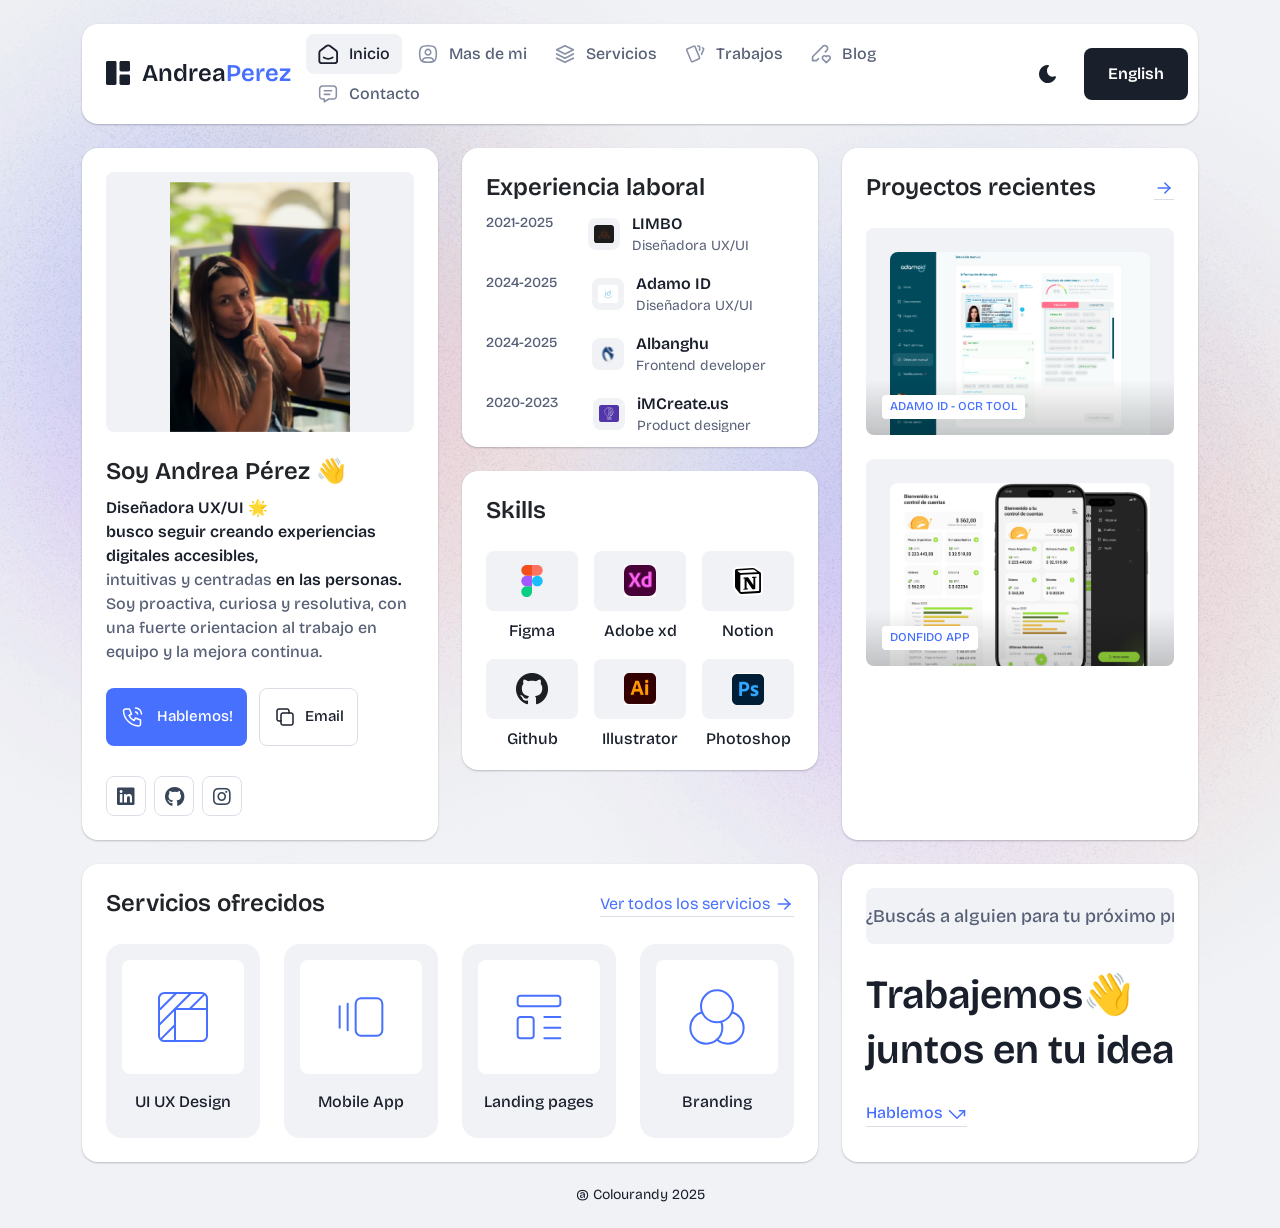
==== commit 6a7f6af0: "Changes laboral experience" ====
--- a/main-file/index.html
+++ b/main-file/index.html
@@ -260,62 +260,61 @@
                         <ul class="work-experiance-slider list-unstyled">
                           <li>
                             <div class="date">
-                              <p>2022-2025</p>
-                            </div>
-                            <div class="info">
-                              <div class="icon">
-                                <img src="assets/img/icons/adobe.svg" alt="adobe">
-                              </div>
-                              <div class="text">
-                                <h4 class="title">Albanghu</h4>
-                                <h6 class="subtitle">Web Designer & Frontend Developer</h6>
-                              </div>
-                            </div>
-                          </li>
-                          <li>
-                            <div class="date">
-                              <p>2021-2024</p>
-                            </div>
-                            <div class="info">
-                              <div class="icon">
-                                <img src="assets/img/icons/google.svg" alt="google">
-                              </div>
-                              <div class="text">
-                                <h4 class="title">Google Inc.
+                              <p>2021-2025</p>
+                            </div>
+                            <div class="info">
+                              <div class="icon">
+                                <img src="assets/img/icons/limboT.svg" alt="adobe">
+                              </div>
+                              <div class="text">
+                                <h4 class="title">LIMBO</h4>
+                                <h6 class="subtitle">Diseñadora UX/UI</h6>
+                              </div>
+                            </div>
+                          </li>
+                          <li>
+                            <div class="date">
+                              <p>2024-2025</p>
+                            </div>
+                            <div class="info">
+                              <div class="icon">
+                                <img src="assets/img/icons/Adamo.svg" alt="google">
+                              </div>
+                              <div class="text">
+                                <h4 class="title">Adamo ID
                                 </h4>
-                                <h6 class="subtitle">Senior Product Designer
-
+                                <h6 class="subtitle">Diseñadora UX/UI</h6>
                                 </h6>
                               </div>
                             </div>
                           </li>
                           <li>
                             <div class="date">
-                              <p>2021-2024</p>
-                            </div>
-                            <div class="info">
-                              <div class="icon">
-                                <img src="assets/img/icons/meta.svg" alt="meta">
-                              </div>
-                              <div class="text">
-                                <h4 class="title">Meta Inc.
+                              <p>2024-2025</p>
+                            </div>
+                            <div class="info">
+                              <div class="icon">
+                                <img src="assets/img/icons/alban.svg" alt="meta">
+                              </div>
+                              <div class="text">
+                                <h4 class="title">Albanghu
                                 </h4>
-                                <h6 class="subtitle">Product Designer
+                                <h6 class="subtitle">Frontend developer</h6>
                                 </h6>
                               </div>
                             </div>
                           </li>
                           <li>
                             <div class="date">
-                              <p>2021-2024</p>
-                            </div>
-                            <div class="info">
-                              <div class="icon">
-                                <img src="assets/img/icons/Adobe-xd.svg" alt="adobe">
-                              </div>
-                              <div class="text">
-                                <h4 class="title">Adobe XD</h4>
-                                <h6 class="subtitle">Senior UI UX Designer</h6>
+                              <p>2020-2023</p>
+                            </div>
+                            <div class="info">
+                              <div class="icon">
+                                <img src="assets/img/icons/imcreateus.svg" alt="adobe">
+                              </div>
+                              <div class="text">
+                                <h4 class="title">iMCreate.us</h4>
+                                <h6 class="subtitle">Product designer</h6>
                               </div>
                             </div>
                           </li>
@@ -323,62 +322,61 @@
                         <ul class="work-experiance-slider list-unstyled">
                           <li>
                             <div class="date">
-                              <p>2021-2024</p>
-                            </div>
-                            <div class="info">
-                              <div class="icon">
-                                <img src="assets/img/icons/adobe.svg" alt="adobe">
-                              </div>
-                              <div class="text">
-                                <h4 class="title">Adobe</h4>
-                                <h6 class="subtitle">Senior UI UX Designer</h6>
-                              </div>
-                            </div>
-                          </li>
-                          <li>
-                            <div class="date">
-                              <p>2021-2024</p>
-                            </div>
-                            <div class="info">
-                              <div class="icon">
-                                <img src="assets/img/icons/google.svg" alt="google">
-                              </div>
-                              <div class="text">
-                                <h4 class="title">Google Inc.
+                              <p>2022-2024</p>
+                            </div>
+                            <div class="info">
+                              <div class="icon">
+                                <img src="assets/img/icons/darx.svg" alt="adobe">
+                              </div>
+                              <div class="text">
+                                <h4 class="title">Darxpress</h4>
+                                <h6 class="subtitle">UI UX Designer</h6>
+                              </div>
+                            </div>
+                          </li>
+                          <li>
+                            <div class="date">
+                              <p>2021-2023</p>
+                            </div>
+                            <div class="info">
+                              <div class="icon">
+                                <img src="assets/img/icons/venecol.svg" alt="google">
+                              </div>
+                              <div class="text">
+                                <h4 class="title">Venecol Express
                                 </h4>
-                                <h6 class="subtitle">Senior Product Designer
-
+                                <h6 class="subtitle">Diseñadora UX/UI
                                 </h6>
                               </div>
                             </div>
                           </li>
                           <li>
                             <div class="date">
-                              <p>2021-2024</p>
-                            </div>
-                            <div class="info">
-                              <div class="icon">
-                                <img src="assets/img/icons/meta.svg" alt="meta">
-                              </div>
-                              <div class="text">
-                                <h4 class="title">Meta Inc.
+                              <p>2023-2024</p>
+                            </div>
+                            <div class="info">
+                              <div class="icon">
+                                <img src="assets/img/icons/Pioneros.svg" alt="meta">
+                              </div>
+                              <div class="text">
+                                <h4 class="title">Pioneros
                                 </h4>
-                                <h6 class="subtitle">Product Designer
+                                <h6 class="subtitle">Project manager
                                 </h6>
                               </div>
                             </div>
                           </li>
                           <li>
                             <div class="date">
-                              <p>2021-2024</p>
-                            </div>
-                            <div class="info">
-                              <div class="icon">
-                                <img src="assets/img/icons/adobe.svg" alt="adobe">
-                              </div>
-                              <div class="text">
-                                <h4 class="title">Adobe</h4>
-                                <h6 class="subtitle">Senior UI UX Designer</h6>
+                              <p>2023-2024</p>
+                            </div>
+                            <div class="info">
+                              <div class="icon">
+                                <img src="assets/img/icons/guata.svg" alt="adobe">
+                              </div>
+                              <div class="text">
+                                <h4 class="title">Guatapay</h4>
+                                <h6 class="subtitle">Project manager</h6>
                               </div>
                             </div>
                           </li>
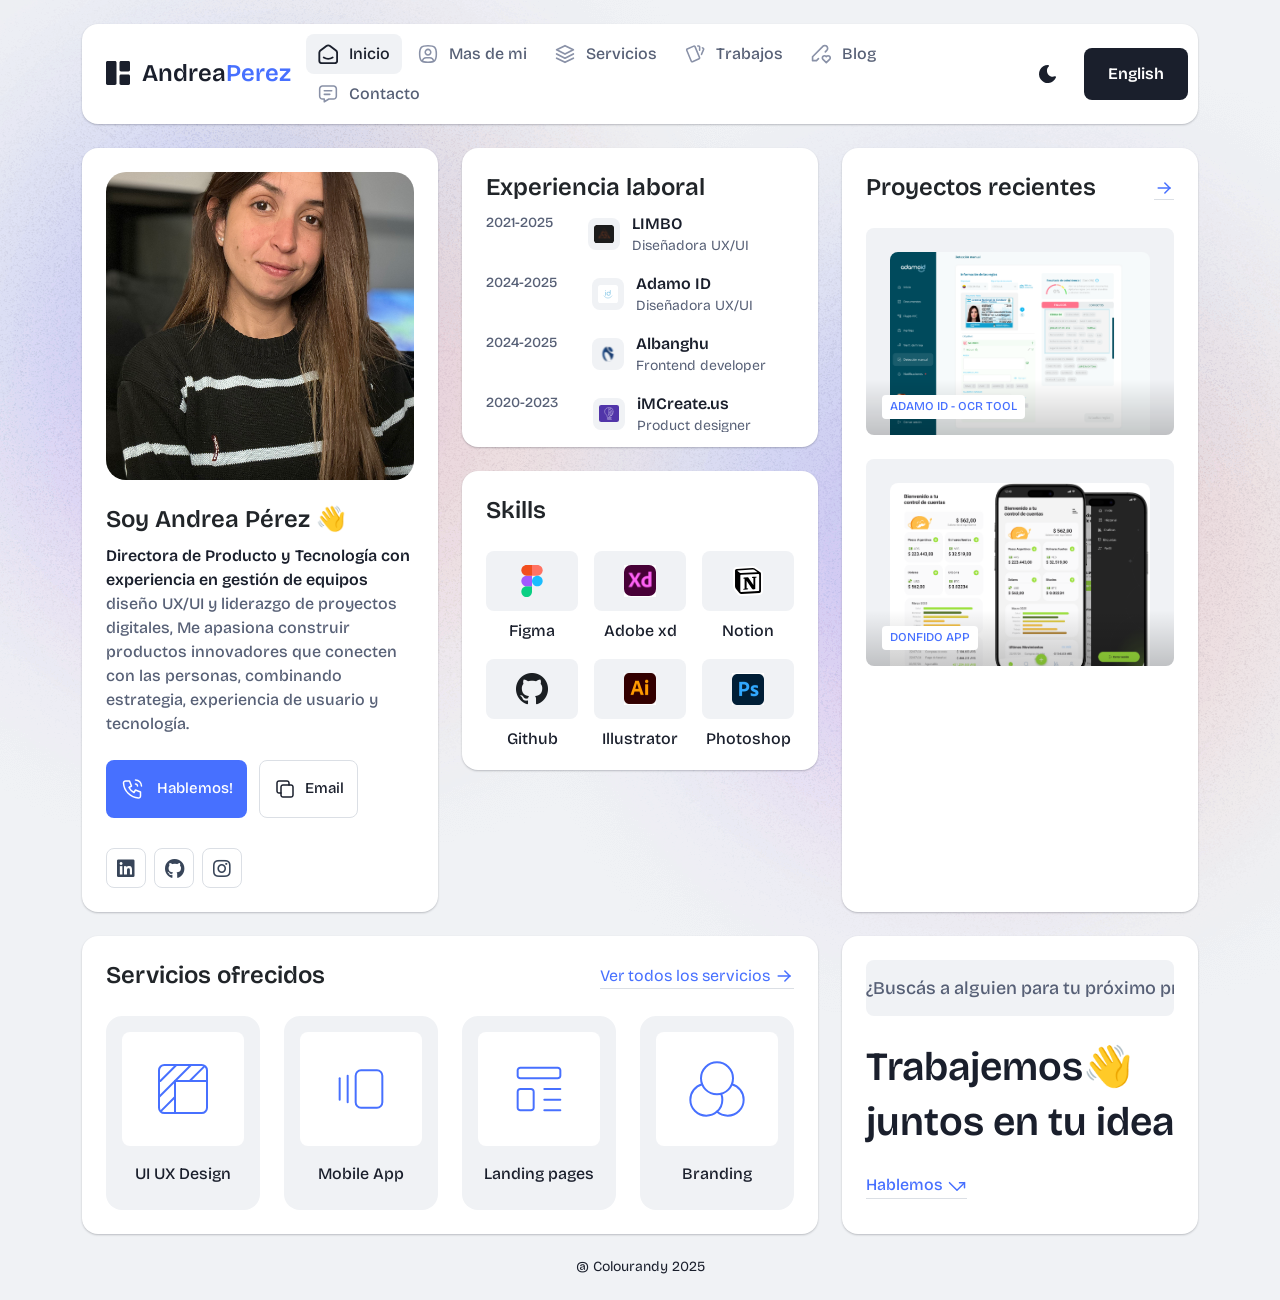
==== commit 675c87ff: "new changes" ====
--- a/main-file/index.html
+++ b/main-file/index.html
@@ -205,15 +205,15 @@
               <div class="card profile-card">
                 <div class="card-body">
                   <div class="image text-center">
-                    <img src="assets/img/images/profile.png" alt="profile">
+                    <img src="assets/img/images/profile2.png" alt="profile">
                   </div>
                   <div class="text">
                     <h3 class="card-title">Soy Andrea Pérez 👋</h3>
                     
-                    <p><span>Diseñadora UX/UI</span> 🌟<span> busco seguir creando experiencias digitales accesibles,</span> intuitivas y centradas
-                      <span>en las personas.</span> Soy proactiva, curiosa y resolutiva, con una fuerte orientacion al trabajo en equipo y la mejora continua.</p>                      
+                    <p><span>Directora de Producto y Tecnología con experiencia en gestión de equipos</span> diseño UX/UI y liderazgo de proyectos digitales, Me apasiona construir productos innovadores que conecten con las personas, combinando estrategia, experiencia de usuario y tecnología.
+                    </span> </p>                      
                     <div class="common-button-groups">
-                      <a class="btn btn-call" href="https://t.me/andreamariange">
+                      <a class="btn btn-call" href="https://wa.link/yz3yoy">
                         <svg class="icon" width="25" height="24" viewBox="0 0 25 24" fill="none"
                           xmlns="http://www.w3.org/2000/svg">
                           <path 
@@ -227,7 +227,7 @@
                         </svg>
                         Hablemos!
                       </a>
-                      <button class="btn btn-copy" data-clipboard-text="Andydes23@gmail.com">
+                      <button class="btn btn-copy" data-clipboard-text="andreamperezp31@gmail.com">
                         <svg class="icon" width="24" height="24" viewBox="0 0 24 24" fill="none"
                           xmlns="http://www.w3.org/2000/svg">
                           <path
--- a/main-file/assets/css/style.css
+++ b/main-file/assets/css/style.css
@@ -417,14 +417,19 @@
 }
 
 .profile-card .image {
-	background-color: var(--background);
-	border-radius: 8px;
-	overflow: hidden;
+  width: 100%;
+  aspect-ratio: 1 / 1; /* hace que el contenedor sea un cuadrado */
+  overflow: hidden;
+  border-radius: 20px; /* opcional: redondeado */
 }
 
 .profile-card .image img {
-	margin-top: 10px;
-}
+  width: 100%;
+  height: 100%;
+  object-fit: cover;
+  display: block;
+}
+
 
 .profile-card .text {
 	margin-top: 24px;
@@ -855,7 +860,7 @@
 .content-box-card .available-btn span {
 	font-size: 18px;
 	font-weight: 500;
-	color: var(--primary);
+	color: #1fd41c;
 	background-color: var(--background);
 	padding: 8px 16px 8px 16px;
 	border-radius: 8px;
